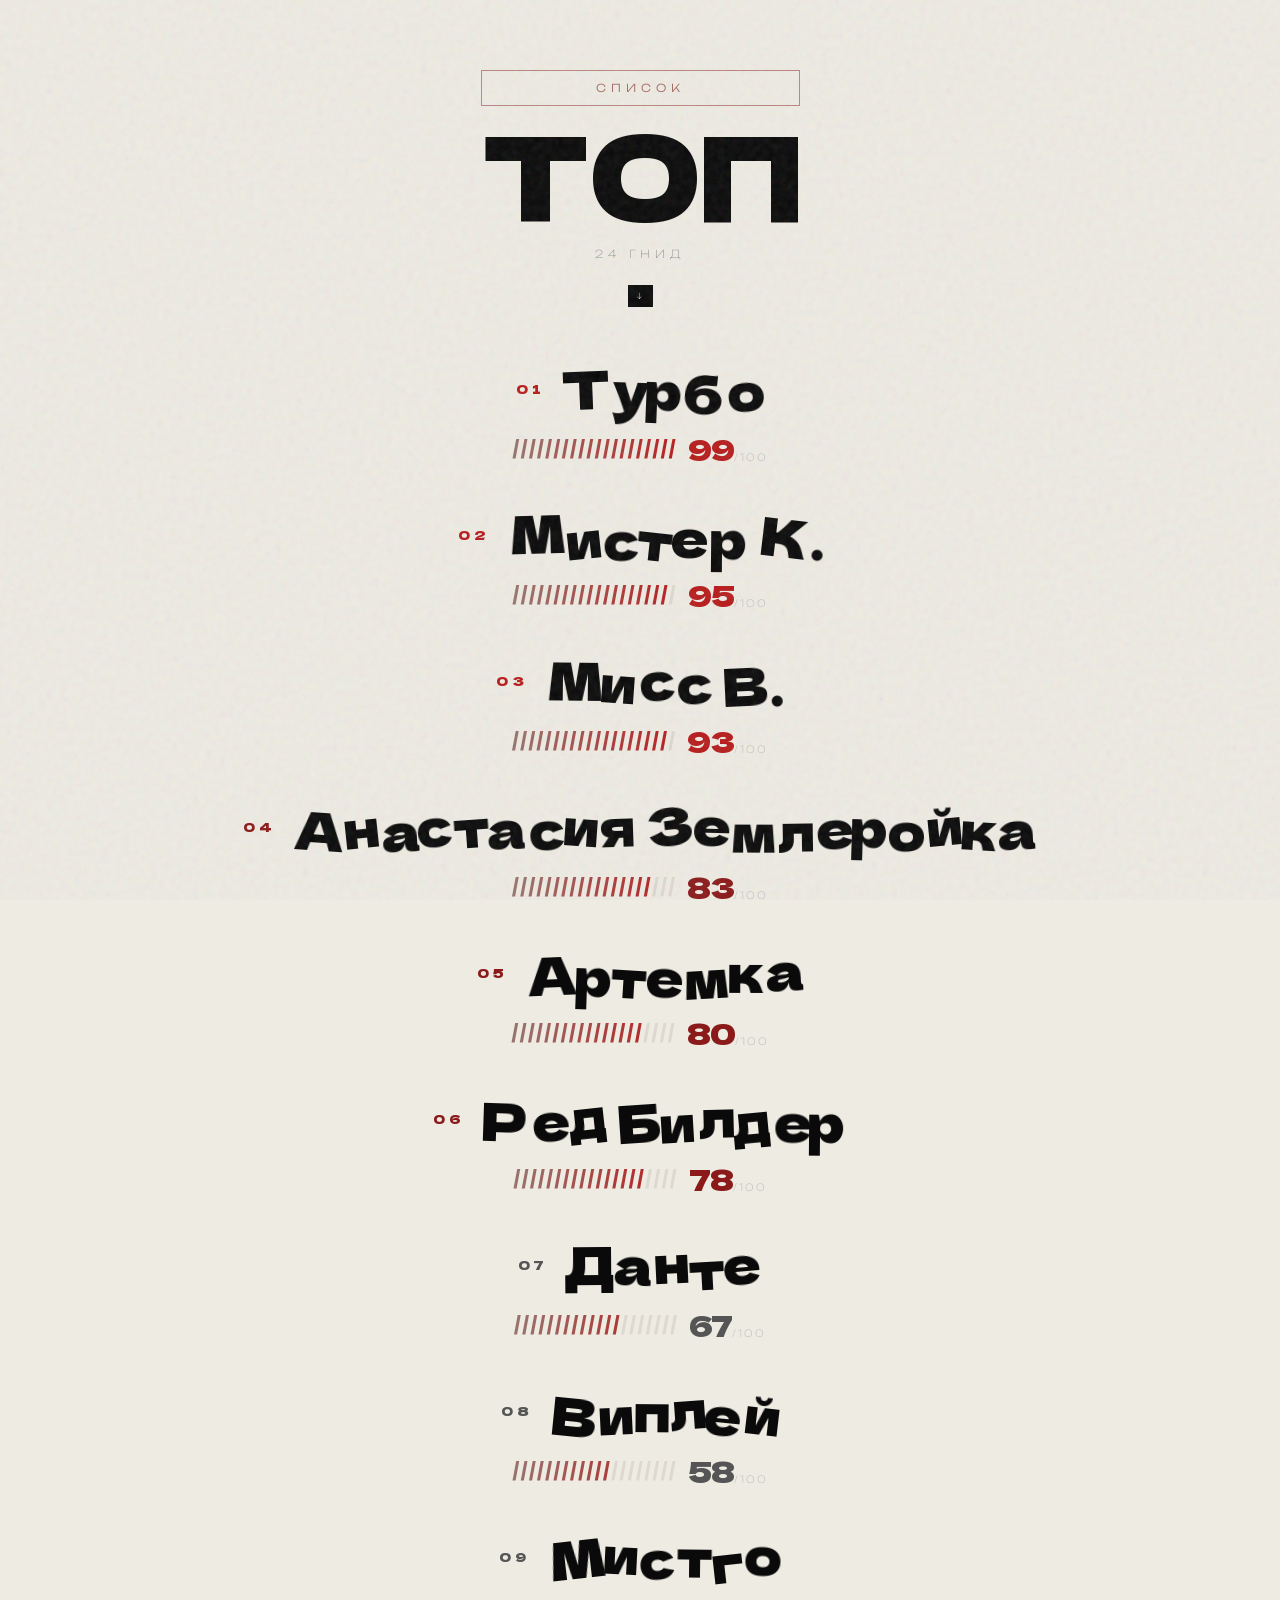
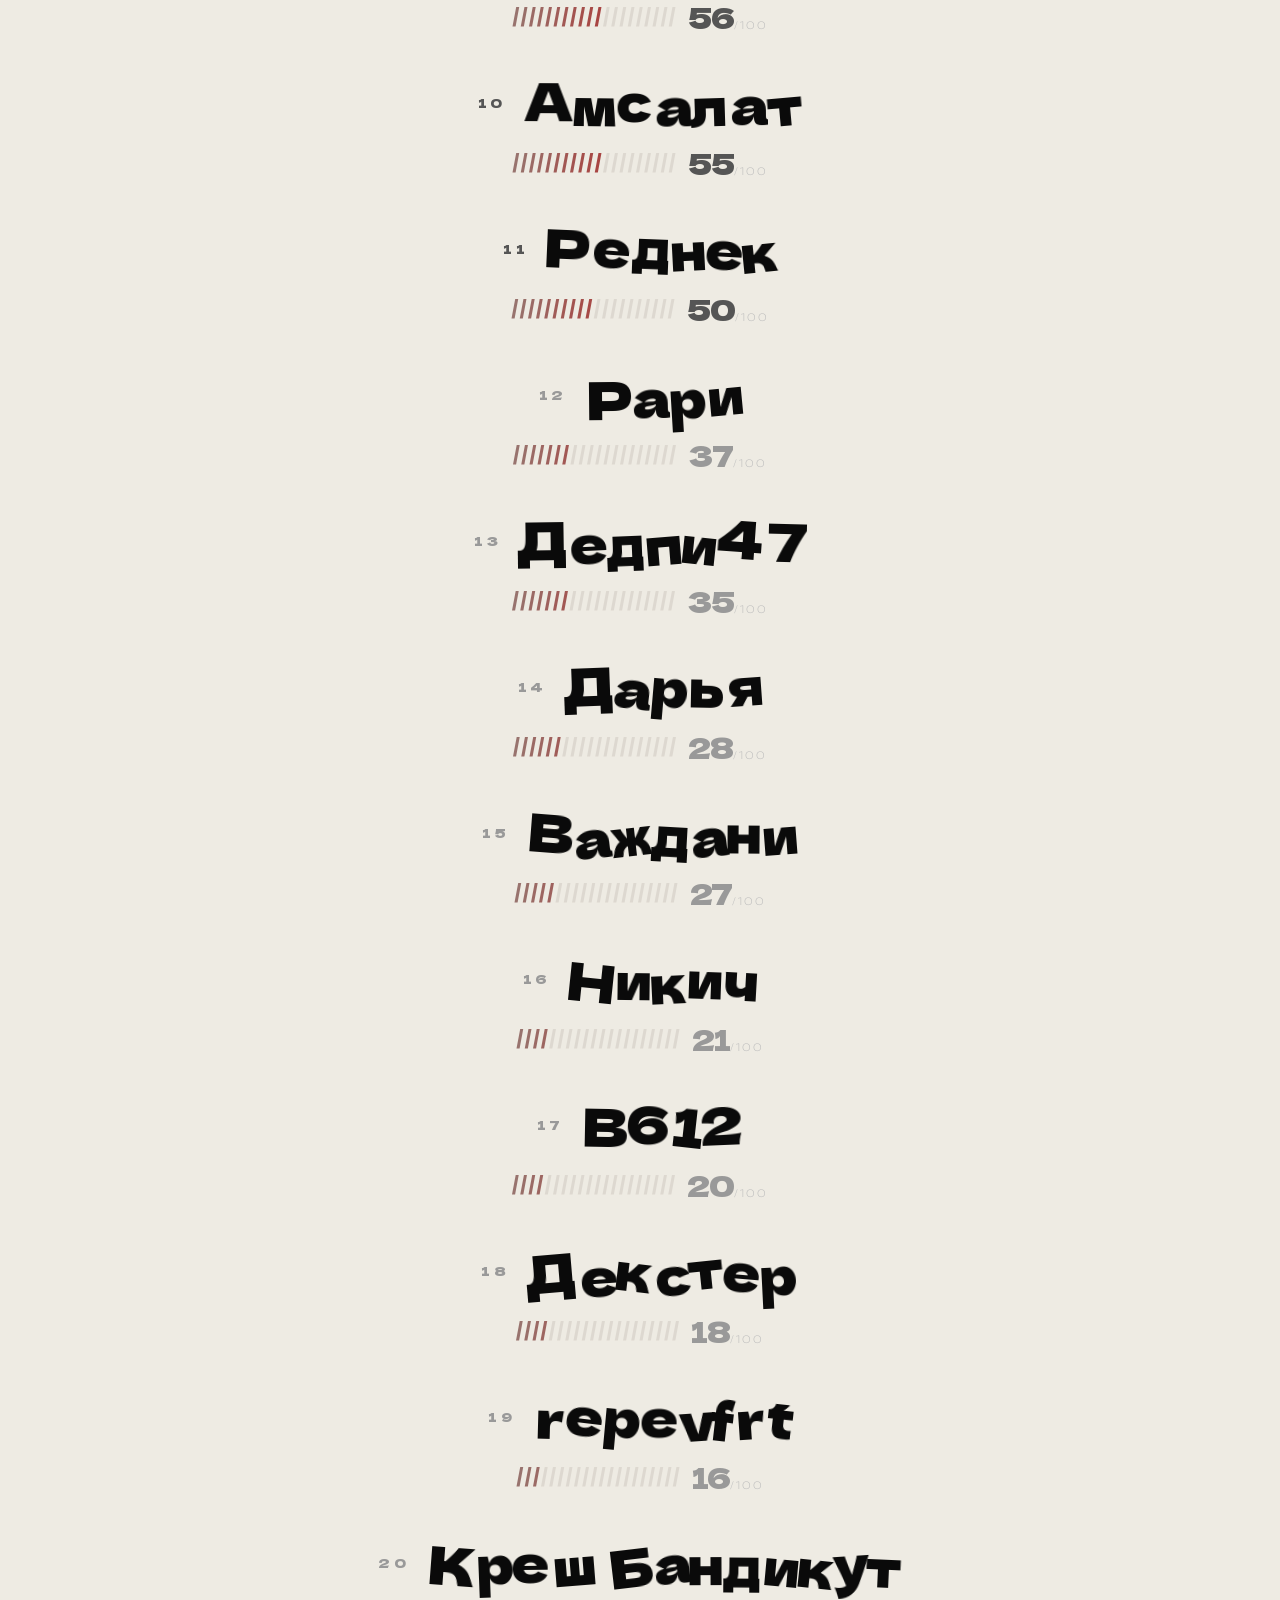
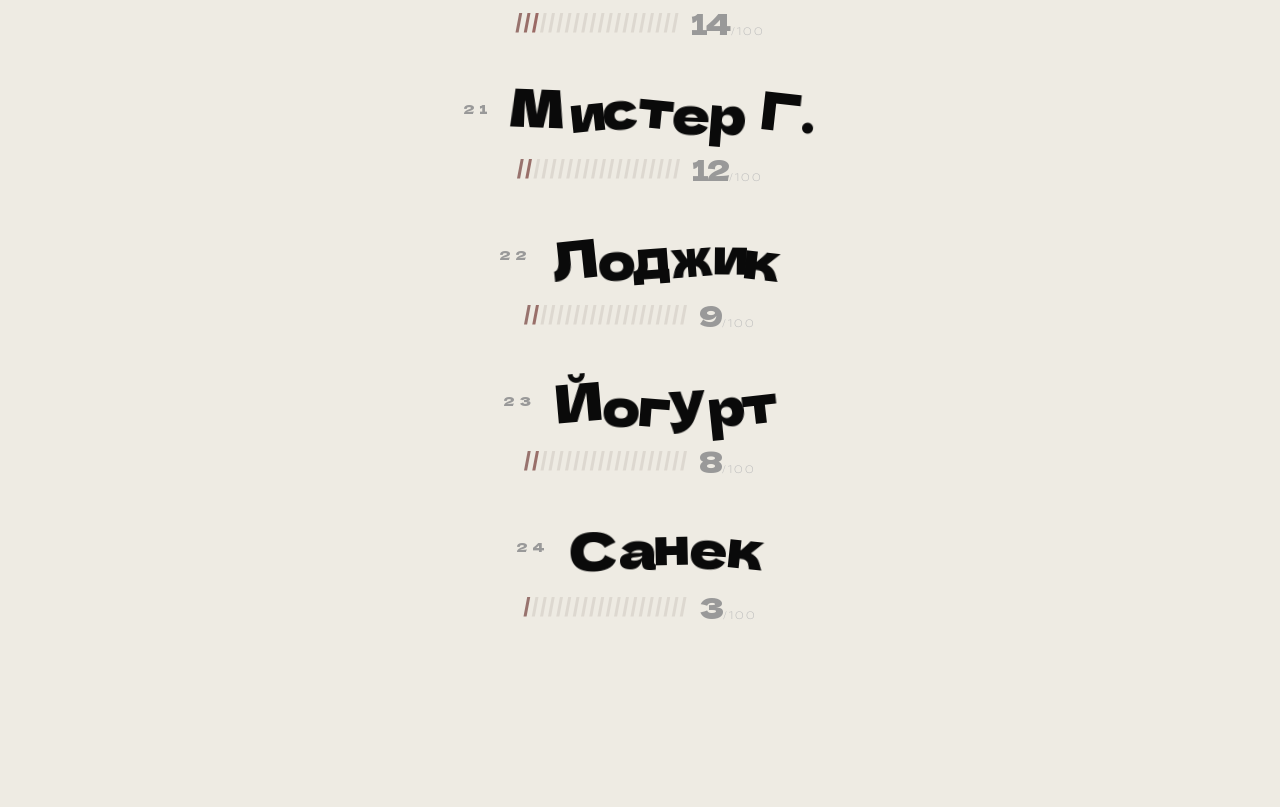
==== top.html @ ef99e275 "Add files via upload" ====
<!DOCTYPE html>
<html lang="ru">
<head>
<meta charset="UTF-8">
<meta name="viewport" content="width=device-width, initial-scale=1.0">
<title>ТОП ГНИД</title>
<link rel="icon" type="image/x-icon" href="favicon.ico">
<link rel="preconnect" href="https://fonts.googleapis.com">
<link rel="preconnect" href="https://fonts.gstatic.com" crossorigin>
<link href="https://fonts.googleapis.com/css2?family=Dela+Gothic+One&family=Unbounded:wght@200;400&display=swap" rel="stylesheet">
<link rel="stylesheet" href="style.css">
</head>
<body>
<header>
  <div class="title-block">
    <a href="index.html" class="nav-link nav-link-top">СПИСОК</a>
    <div class="site-title">ТОП</div>
  </div>
  <div class="count-line" id="countline"></div>
  <div id="sort-bar"></div>
</header>
<main id="top-list"></main>
<script src="people.js"></script>
<script src="script.js"></script>
</body>
</html>
---- style.css ----
*{margin:0;padding:0;box-sizing:border-box}
html{background:#eeebe3;color:#0a0a0a;font-family:'Unbounded',sans-serif;cursor:crosshair}
body{min-height:100vh;overflow-x:hidden;position:relative;display:flex;flex-direction:column;align-items:center}
body::before{
  content:'';position:fixed;inset:0;
  background-image:url("data:image/svg+xml,%3Csvg viewBox='0 0 200 200' xmlns='http://www.w3.org/2000/svg'%3E%3Cfilter id='n'%3E%3CfeTurbulence type='fractalNoise' baseFrequency='0.65' numOctaves='4' stitchTiles='stitch'/%3E%3C/filter%3E%3Crect width='100%25' height='100%25' filter='url(%23n)' opacity='1'/%3E%3C/svg%3E");
  opacity:0.1;pointer-events:none;z-index:9999
}

header{text-align:center;padding:70px 40px 0;opacity:0;animation:fadeUp 0.9s ease forwards 0.1s;width:100%}
.title-block{display:inline-flex;flex-direction:column;align-items:stretch}
.site-title{font-family:'Dela Gothic One',sans-serif;font-size:clamp(46px,10.4vw,117px);line-height:0.88;letter-spacing:-3px;color:#0a0a0a;display:inline-block;border:0;background:none;cursor:pointer}
.count-line{font-size:11px;font-weight:200;letter-spacing:5px;color:#999;text-transform:uppercase;margin-top:24px}

#sort-bar{display:flex;gap:4px;flex-wrap:wrap;justify-content:center;margin-top:24px;padding-bottom:36px}
.sort-btn,.display-btn{font-family:'Unbounded',sans-serif;font-size:8px;font-weight:200;letter-spacing:2px;text-transform:uppercase;border:1px solid #ccc;background:none;color:#999;padding:5px 8px;cursor:pointer;transition:all 0.2s}
.sort-btn:hover,.display-btn:hover{border-color:#0a0a0a;color:#0a0a0a}
.sort-btn.active{border-color:#0a0a0a;background:#0a0a0a;color:#eeebe3}
.display-btn.active{border-color:#ba8580;background:transparent;color:#b71c1c}

.nav-link{display:inline-block;margin-top:18px;margin-bottom:2px;font-size:11px;font-weight:300;letter-spacing:5px;text-transform:uppercase;color:#0a0a0a;text-decoration:none;transition:all 0.2s;border:1px solid #0a0a0a;padding:8px 12px}
.nav-link:hover{background:#0a0a0a;color:#eeebe3;box-shadow:0 0 15px rgba(10,10,10,0.3)}
.nav-link-top{position:relative;z-index:1;display:block;width:100%;margin:0 0 14px;padding:10px 12px;border-color:#ba8580;background:transparent;color:#a56c67}
.nav-link-top:hover{border-color:#a56c67;background:rgba(165,108,103,0.06);color:#8b5752;box-shadow:0 0 10px rgba(165,108,103,0.14)}

main{padding:0 40px 160px;width:100%;max-width:860px;display:flex;flex-direction:column;align-items:center}

.entry{position:relative;width:100%;text-align:center;padding:14px 0;opacity:1}
.entry.entry-in{opacity:0;transform:translateY(12px);animation:fadeUp 0.3s cubic-bezier(.2,.72,.28,1) forwards}

.entry-name{
  font-family:'Dela Gothic One',sans-serif;
  font-size:clamp(22px,4.2vw,52px);
  line-height:1;color:#0a0a0a;cursor:pointer;display:inline-flex;align-items:center;
  transition:opacity 0.2s;letter-spacing:-0.5px
}
.entry-name span{display:inline-block}
.entry-space{width:.25em}
.wobbly-letter{transform-origin:center;will-change:transform}
.entry-level-mark{order:-1;flex:0 0 auto;margin-right:14px;font-size:clamp(16px,2.1vw,23px);line-height:1;letter-spacing:0;transform-origin:center;transition:opacity 0.22s ease,transform 0.28s cubic-bezier(.2,.72,.18,1)}
.entry-level-mark.entering{animation:markEmerge 0.38s cubic-bezier(.18,.76,.18,1) both}
.entry:hover .entry-name{opacity:0.38}
.entry.open:hover .entry-name{opacity:1}

.entry-detail{max-height:0;overflow:hidden;opacity:0;transform:translateY(-5px);transform-origin:top center;transition:max-height 0.36s cubic-bezier(.2,.72,.18,1),opacity 0.24s ease,transform 0.32s cubic-bezier(.2,.72,.18,1)}
.entry.open .entry-detail{max-height:300px;opacity:1;transform:translateY(0)}
#list.measure-details .entry-detail{transition:none}

.entry-stars{display:flex;justify-content:center;gap:6px;padding-top:14px;padding-bottom:6px}
.star{position:relative;display:inline-block;font-size:20px;color:#ccc;transition:color 0.2s}
.star.on{color:#0a0a0a}
.star.half::before{content:'★';position:absolute;inset:0;width:50%;overflow:hidden;color:var(--star-color)}
.entry.level-marks-visible.open .entry-level-mark{opacity:0;transform:translateY(8px) scale(.94)}
.entry.stars-flight .entry-stars .star{opacity:0}
.entry.stars-flight .entry-reason{animation:detailReveal 0.28s cubic-bezier(.2,.72,.18,1) 0.13s both}
.star-traveler{position:fixed;z-index:10001;display:block;line-height:1;pointer-events:none;transform-origin:center;will-change:transform,opacity}

.entry-reason{font-size:10px;font-weight:200;letter-spacing:4px;text-transform:uppercase;color:#0a0a0a;line-height:2.2;padding:8px 0 14px;display:inline-block;max-width:620px}

.top-entry{padding:20px 0}

.top-meta{display:flex;align-items:center;justify-content:center;gap:18px;margin-bottom:6px}
.top-rank{font-family:'Dela Gothic One',sans-serif;font-size:13px;letter-spacing:4px;flex:0 0 auto}

.top-bar-row{display:flex;align-items:center;justify-content:center;gap:12px;padding-top:14px;padding-bottom:6px}
.hate-bar{display:flex;align-items:center;gap:1px}
.hb{font-family:Arial,sans-serif;font-size:26px;font-weight:900;line-height:.8;color:#ddd8d0;display:block}
.hate-num{font-family:'Dela Gothic One',sans-serif;font-size:28px;letter-spacing:-1px;line-height:1}
.hate-denom{font-size:10px;font-weight:200;letter-spacing:2px;color:#bbb;font-family:'Unbounded',sans-serif}

@keyframes fadeUp{from{opacity:0;transform:translateY(14px)}to{opacity:1;transform:translateY(0)}}
@keyframes markEmerge{from{opacity:0;transform:translateX(22px) scale(.84)}to{opacity:1;transform:translateX(0) scale(1)}}
@keyframes detailReveal{from{opacity:0;transform:translateY(-4px)}to{opacity:1;transform:translateY(0)}}
::-webkit-scrollbar{width:2px}
::-webkit-scrollbar-thumb{background:#ccc}

@media(max-width:600px){
  header,main{padding-left:20px;padding-right:20px}
  .sort-btn,.display-btn{font-size:8px;padding:6px 10px}
  .hb{font-size:19px}
}

@media(prefers-reduced-motion:reduce){
  .entry.entry-in{animation-duration:0.01ms;animation-delay:0ms!important}
  .entry-level-mark.entering{animation:none}
  .entry-level-mark,.entry-detail{transition:none}
}
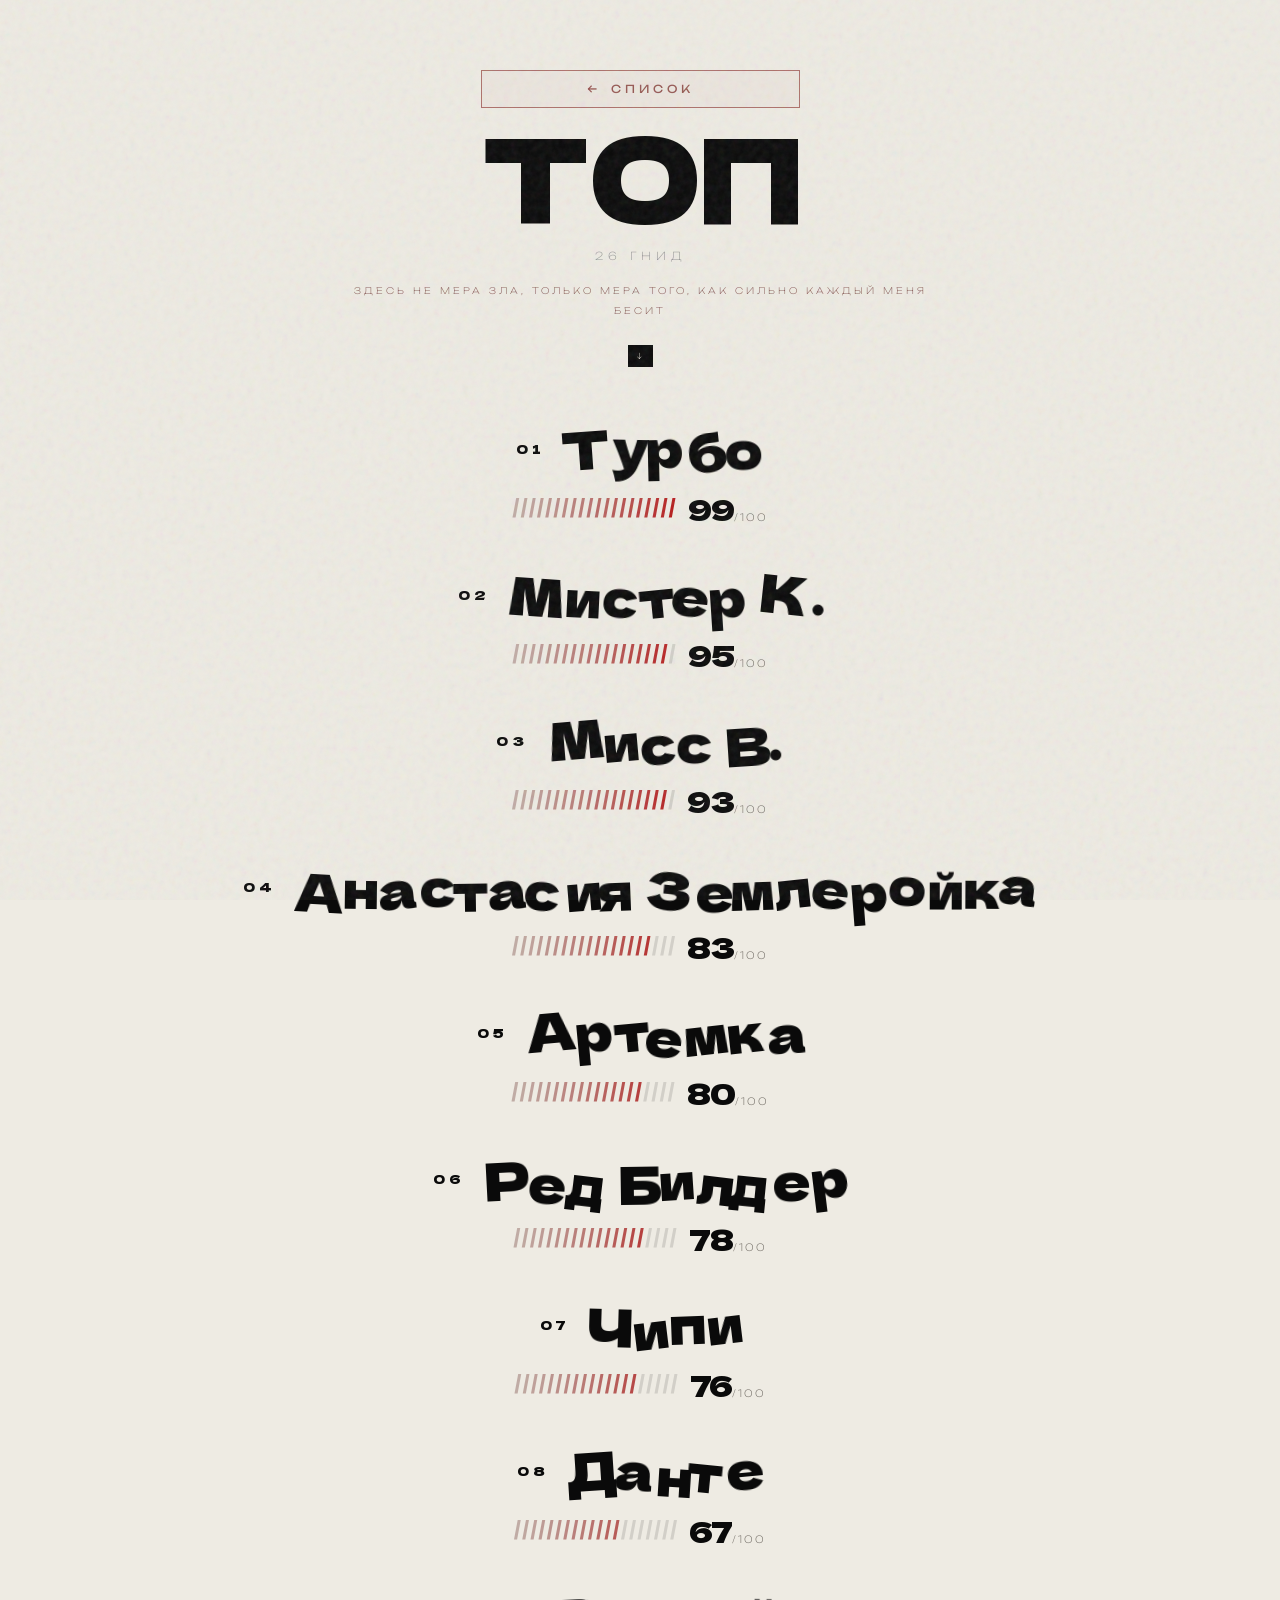
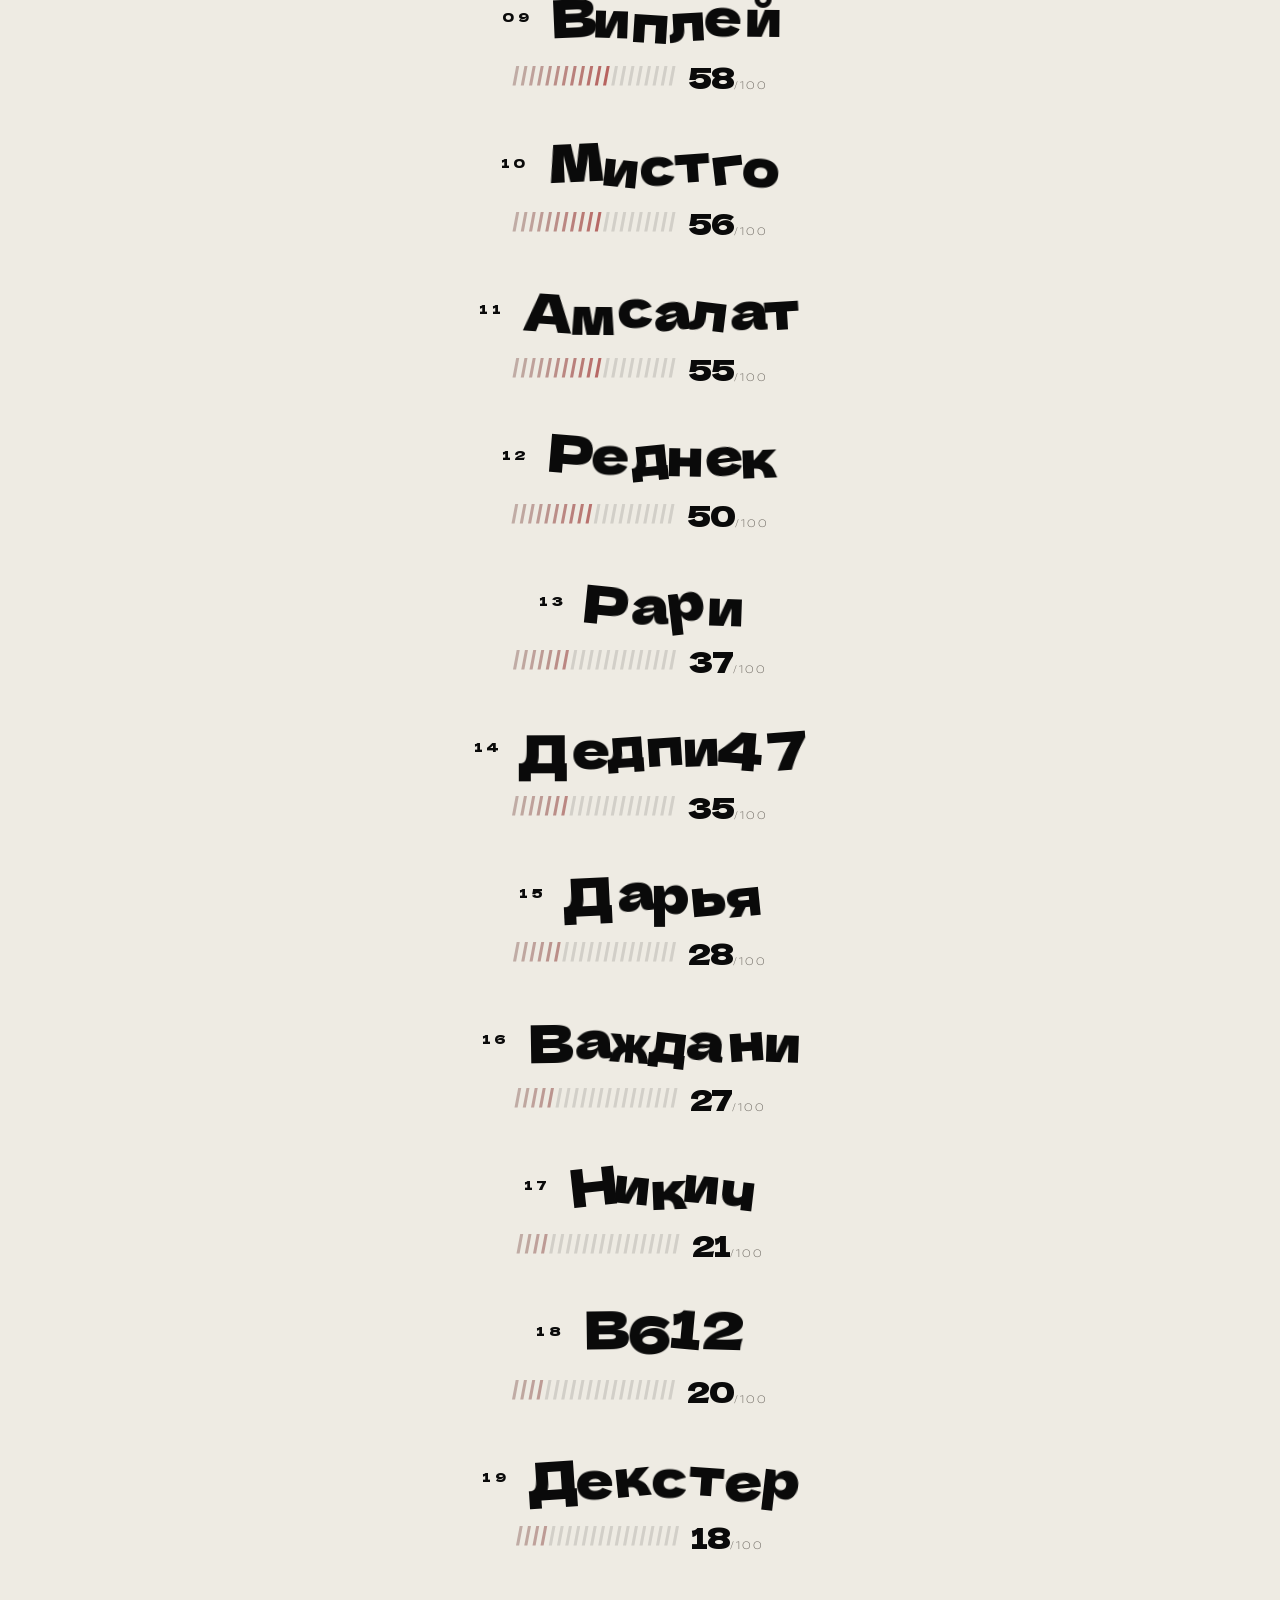
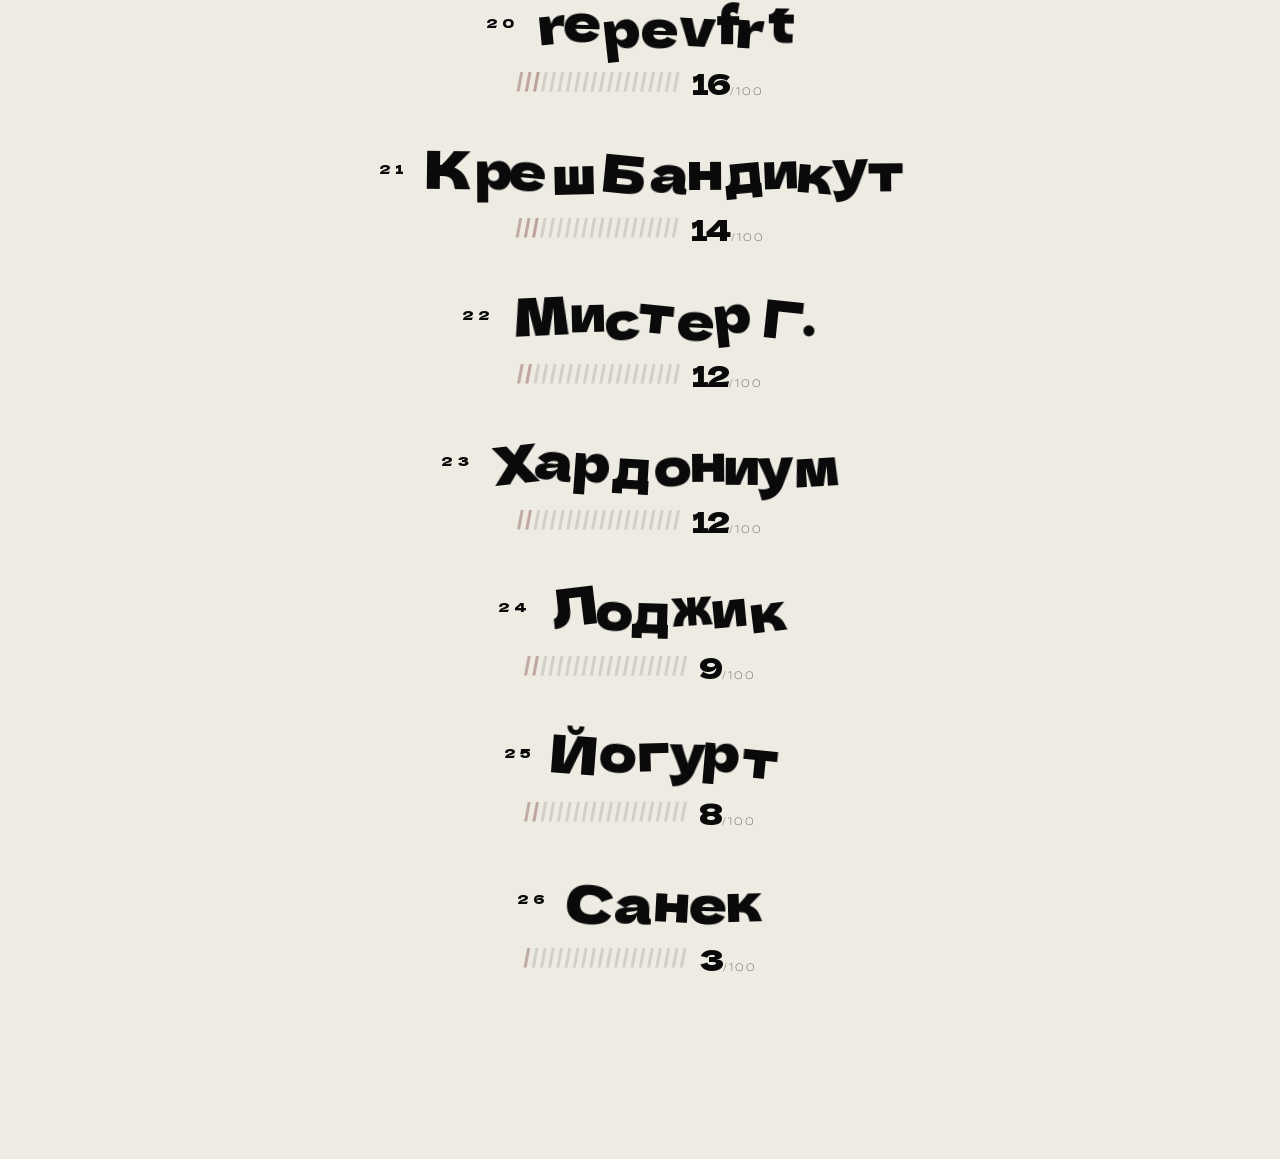
==== commit 398ff9eb: "Add files via upload" ====
--- a/top.html
+++ b/top.html
@@ -13,10 +13,11 @@
 <body>
 <header>
   <div class="title-block">
-    <a href="index.html" class="nav-link nav-link-top">СПИСОК</a>
+    <a href="index.html" class="nav-link nav-link-top nav-link-back">СПИСОК</a>
     <div class="site-title">ТОП</div>
   </div>
   <div class="count-line" id="countline"></div>
+  <div class="top-note">Здесь не мера зла, только мера того, как сильно каждый меня бесит</div>
   <div id="sort-bar"></div>
 </header>
 <main id="top-list"></main>
--- a/style.css
+++ b/style.css
@@ -11,6 +11,7 @@
 .title-block{display:inline-flex;flex-direction:column;align-items:stretch}
 .site-title{font-family:'Dela Gothic One',sans-serif;font-size:clamp(46px,10.4vw,117px);line-height:0.88;letter-spacing:-3px;color:#0a0a0a;display:inline-block;border:0;background:none;cursor:pointer}
 .count-line{font-size:11px;font-weight:200;letter-spacing:5px;color:#999;text-transform:uppercase;margin-top:24px}
+.top-note{max-width:620px;margin:18px auto 0;font-size:9px;font-weight:200;letter-spacing:3px;line-height:2.2;text-transform:uppercase;color:#80514d}
 
 #sort-bar{display:flex;gap:4px;flex-wrap:wrap;justify-content:center;margin-top:24px;padding-bottom:36px}
 .sort-btn,.display-btn{font-family:'Unbounded',sans-serif;font-size:8px;font-weight:200;letter-spacing:2px;text-transform:uppercase;border:1px solid #ccc;background:none;color:#999;padding:5px 8px;cursor:pointer;transition:all 0.2s}
@@ -20,8 +21,13 @@
 
 .nav-link{display:inline-block;margin-top:18px;margin-bottom:2px;font-size:11px;font-weight:300;letter-spacing:5px;text-transform:uppercase;color:#0a0a0a;text-decoration:none;transition:all 0.2s;border:1px solid #0a0a0a;padding:8px 12px}
 .nav-link:hover{background:#0a0a0a;color:#eeebe3;box-shadow:0 0 15px rgba(10,10,10,0.3)}
-.nav-link-top{position:relative;z-index:1;display:block;width:100%;margin:0 0 14px;padding:10px 12px;border-color:#ba8580;background:transparent;color:#a56c67}
-.nav-link-top:hover{border-color:#a56c67;background:rgba(165,108,103,0.06);color:#8b5752;box-shadow:0 0 10px rgba(165,108,103,0.14)}
+.nav-link-top{position:relative;z-index:1;display:flex;align-items:center;justify-content:center;gap:10px;width:100%;margin:0 0 14px;padding:11px 12px;border:1.5px solid #ad716b;background:rgba(173,113,107,0.045);color:#965853;font-weight:400;letter-spacing:4px}
+.nav-link-top::after{content:'→';font-size:12px;line-height:1;transition:transform .2s ease}
+.nav-link-top:hover{border-color:#965853;background:rgba(173,113,107,0.13);color:#7e4742;box-shadow:0 4px 14px rgba(165,108,103,0.16);transform:translateY(-1px)}
+.nav-link-top:hover::after{transform:translateX(3px)}
+.nav-link-back::after{content:none}
+.nav-link-back::before{content:'←';font-size:12px;line-height:1;transition:transform .2s ease}
+.nav-link-back:hover::before{transform:translateX(-3px)}
 
 main{padding:0 40px 160px;width:100%;max-width:860px;display:flex;flex-direction:column;align-items:center}
 
@@ -60,13 +66,14 @@
 .top-entry{padding:20px 0}
 
 .top-meta{display:flex;align-items:center;justify-content:center;gap:18px;margin-bottom:6px}
-.top-rank{font-family:'Dela Gothic One',sans-serif;font-size:13px;letter-spacing:4px;flex:0 0 auto}
+.top-rank{font-family:'Dela Gothic One',sans-serif;font-size:13px;letter-spacing:4px;flex:0 0 auto;color:#0a0a0a}
 
 .top-bar-row{display:flex;align-items:center;justify-content:center;gap:12px;padding-top:14px;padding-bottom:6px}
 .hate-bar{display:flex;align-items:center;gap:1px}
-.hb{font-family:Arial,sans-serif;font-size:26px;font-weight:900;line-height:.8;color:#ddd8d0;display:block}
-.hate-num{font-family:'Dela Gothic One',sans-serif;font-size:28px;letter-spacing:-1px;line-height:1}
-.hate-denom{font-size:10px;font-weight:200;letter-spacing:2px;color:#bbb;font-family:'Unbounded',sans-serif}
+.hb{font-family:Arial,sans-serif;font-size:26px;font-weight:900;line-height:.8;color:#0a0a0a;opacity:.12;display:block}
+.hb.on{color:var(--score-color);opacity:var(--score-opacity)}
+.hate-num{font-family:'Dela Gothic One',sans-serif;font-size:28px;letter-spacing:-1px;line-height:1;color:#0a0a0a}
+.hate-denom{font-size:10px;font-weight:200;letter-spacing:2px;color:#6e6962;font-family:'Unbounded',sans-serif}
 
 @keyframes fadeUp{from{opacity:0;transform:translateY(14px)}to{opacity:1;transform:translateY(0)}}
 @keyframes markEmerge{from{opacity:0;transform:translateX(22px) scale(.84)}to{opacity:1;transform:translateX(0) scale(1)}}
@@ -85,3 +92,11 @@
   .entry-level-mark.entering{animation:none}
   .entry-level-mark,.entry-detail{transition:none}
 }
+
+@media (monochrome), (forced-colors:active), (prefers-contrast:more){
+  .top-note{color:#0a0a0a}
+  .nav-link-top{border-color:#0a0a0a;color:#0a0a0a;background:transparent}
+  .hb{color:#0a0a0a;opacity:.12}
+  .hb.on{color:#0a0a0a;opacity:var(--score-opacity)}
+  .top-rank,.hate-num{color:#0a0a0a!important}
+}
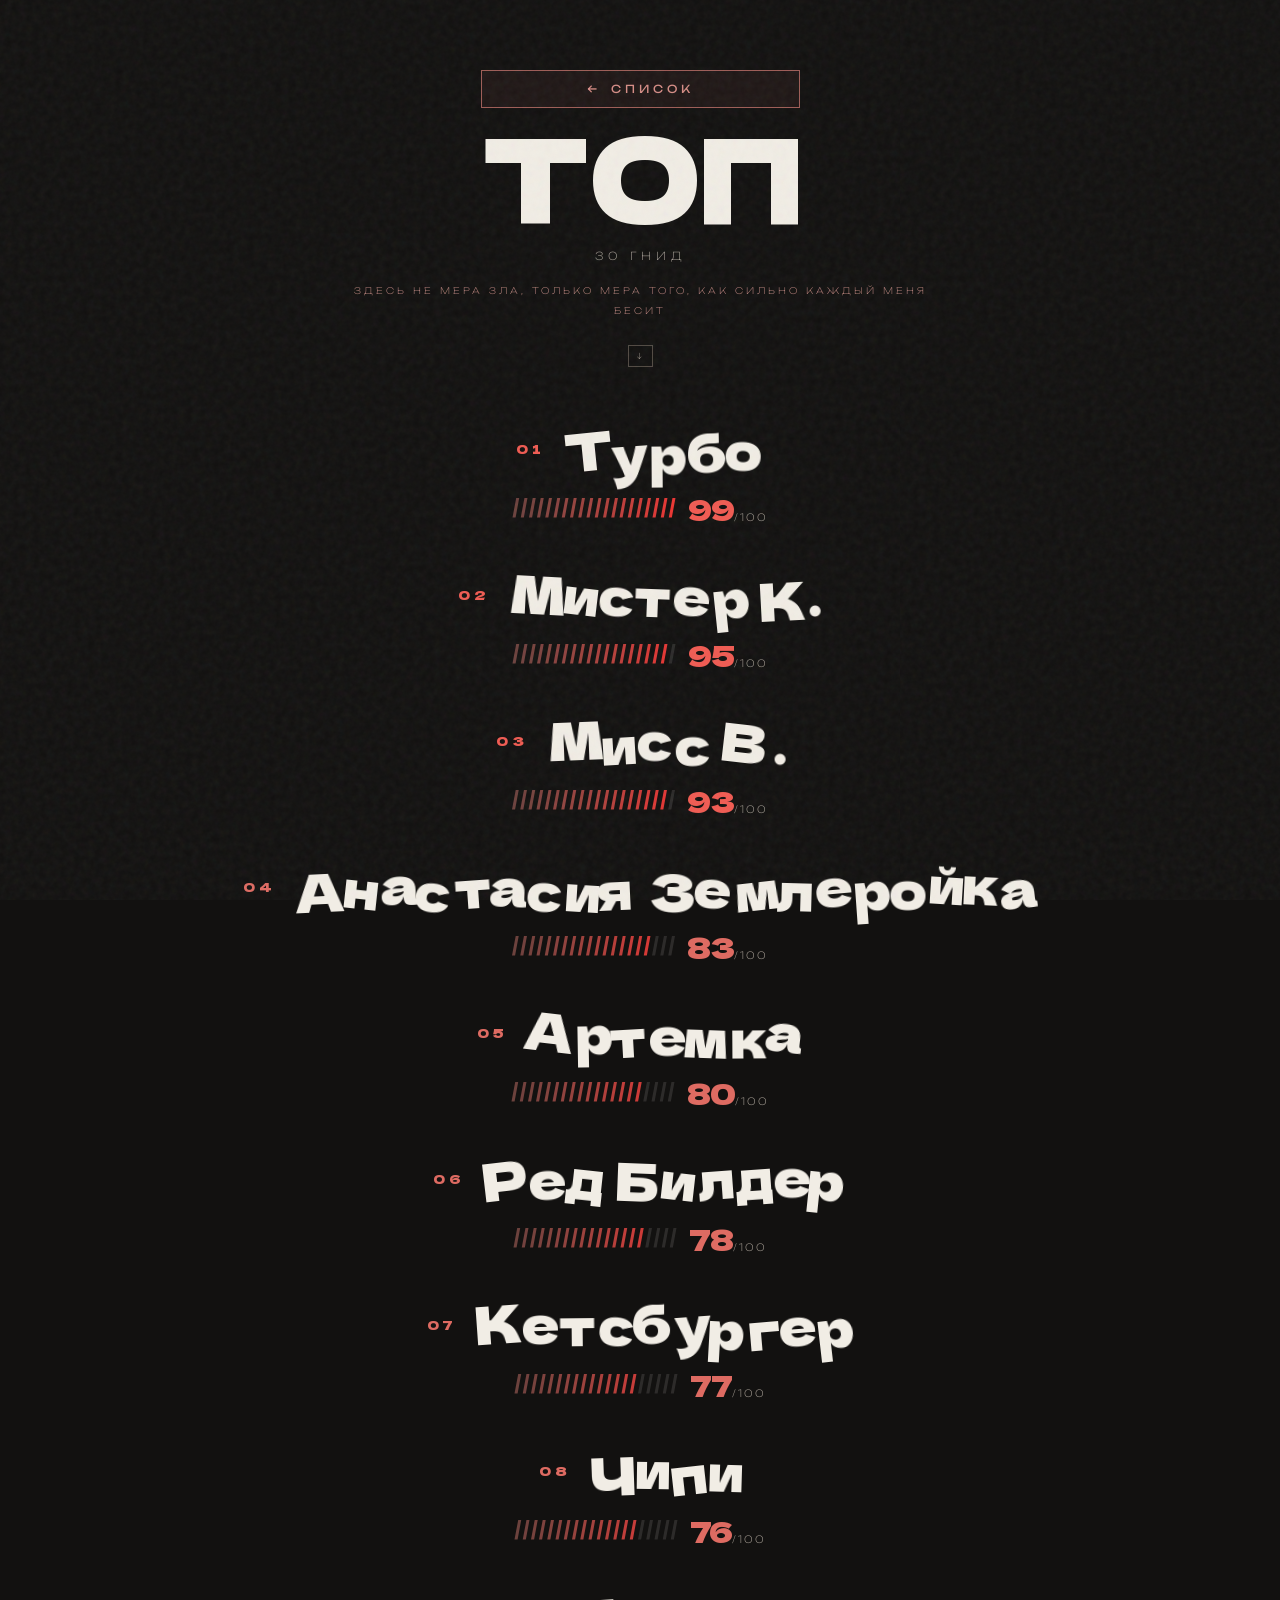
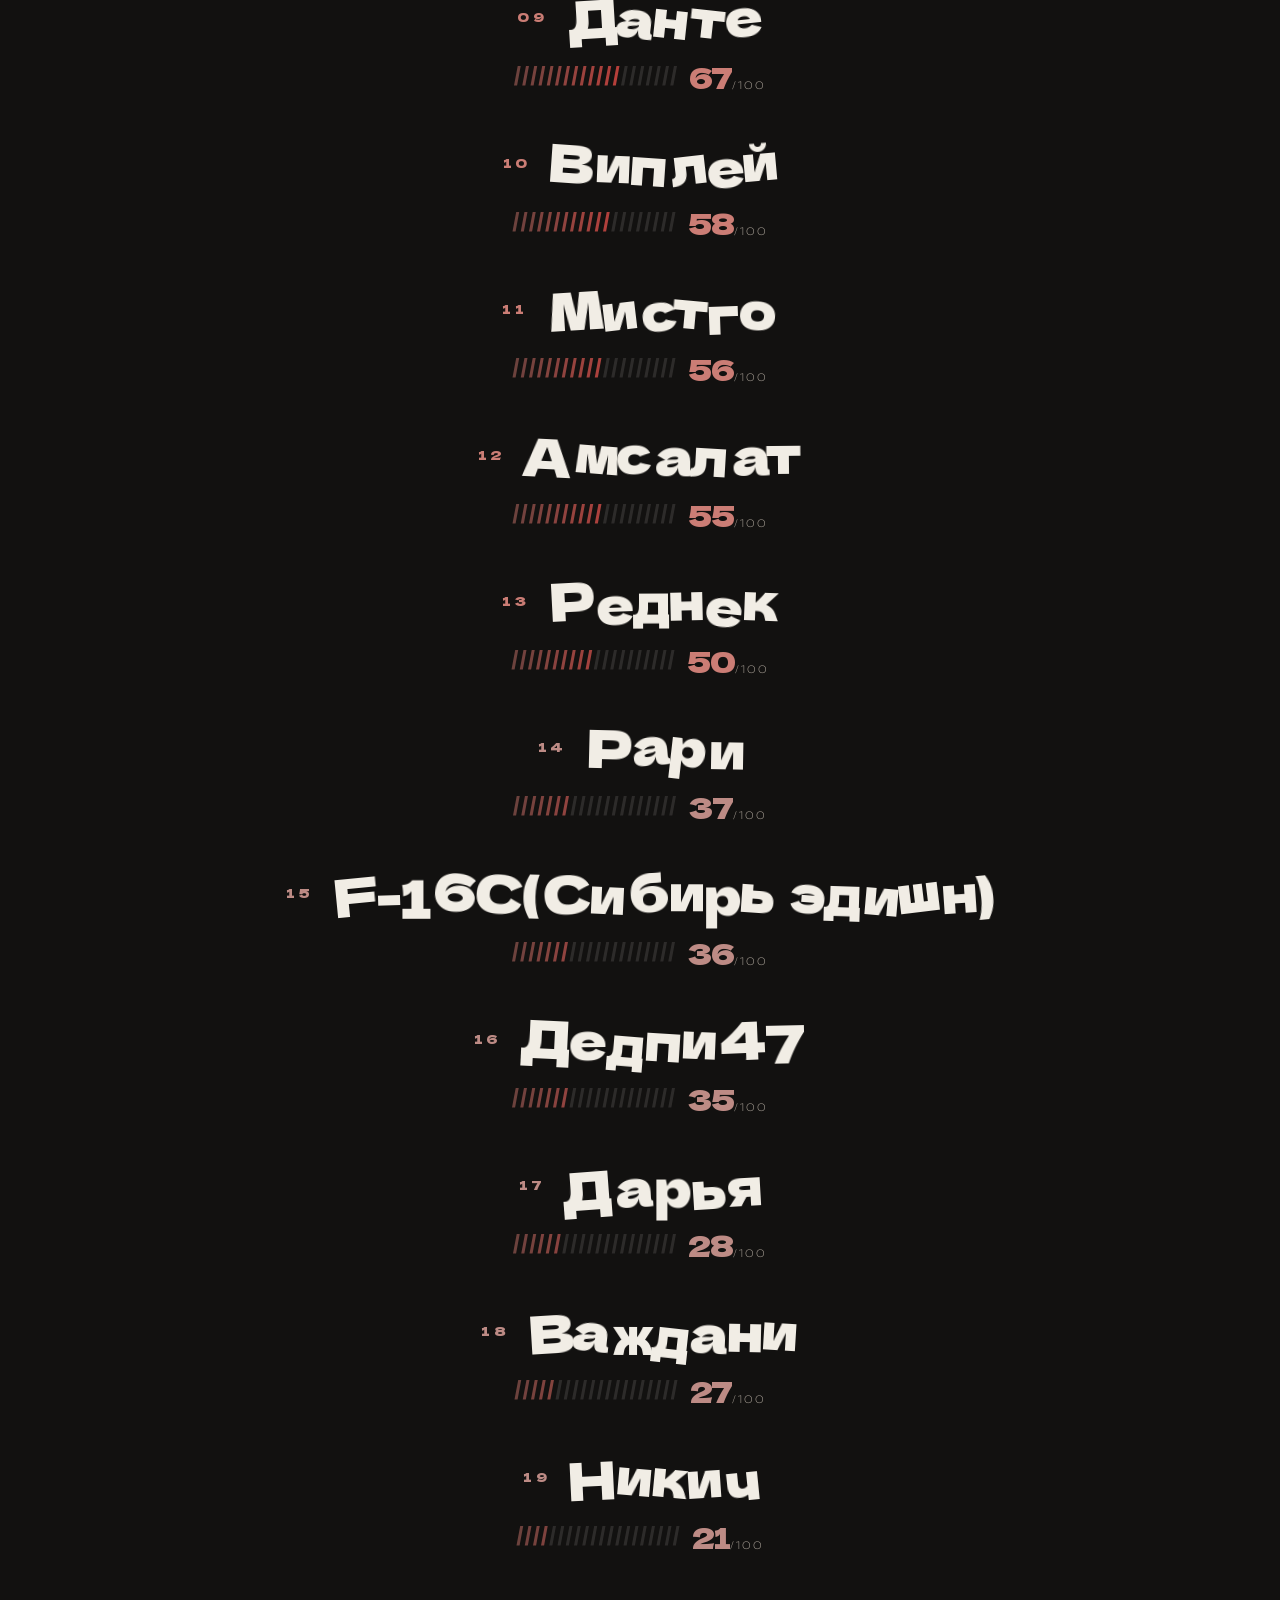
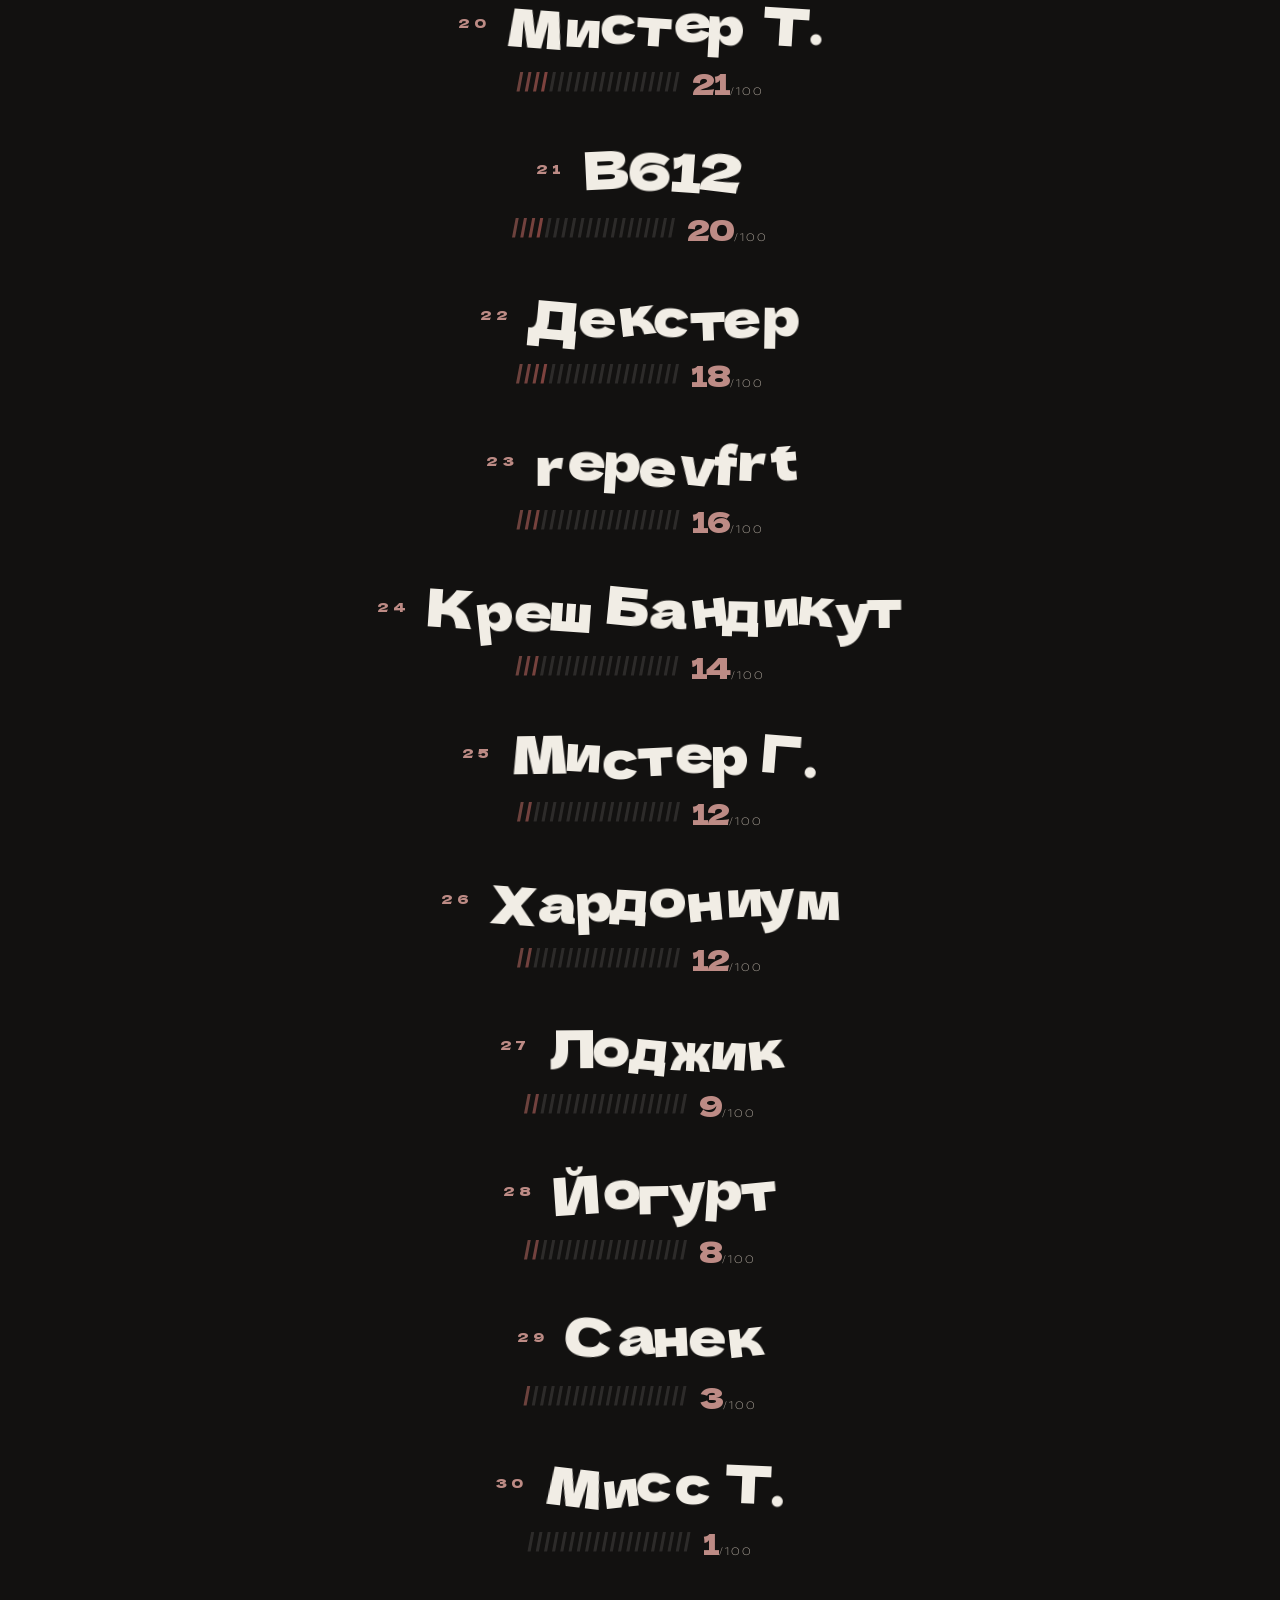
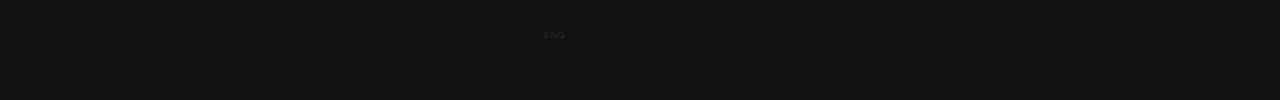
==== commit 1aac4f23: "Add files via upload" ====
--- a/top.html
+++ b/top.html
@@ -8,6 +8,7 @@
 <link rel="preconnect" href="https://fonts.googleapis.com">
 <link rel="preconnect" href="https://fonts.gstatic.com" crossorigin>
 <link href="https://fonts.googleapis.com/css2?family=Dela+Gothic+One&family=Unbounded:wght@200;400&display=swap" rel="stylesheet">
+<script>try{document.documentElement.dataset.theme=localStorage.getItem('theme')==='light'?'light':'dark'}catch(e){document.documentElement.dataset.theme='dark'}</script>
 <link rel="stylesheet" href="style.css">
 </head>
 <body>
@@ -21,6 +22,7 @@
   <div id="sort-bar"></div>
 </header>
 <main id="top-list"></main>
+<div class="language-bar" id="language-bar"></div>
 <script src="people.js"></script>
 <script src="script.js"></script>
 </body>
--- a/style.css
+++ b/style.css
@@ -1,35 +1,47 @@
+:root{--bg:#eeebe3;--text:#0a0a0a;--muted:#999;--border:#ccc;--active-bg:#0a0a0a;--active-text:#eeebe3;--star-empty:#ccc;--slash:#0a0a0a;--denom:#6e6962;--scroll:#ccc;--accent:#965853;--accent-border:#ad716b;--accent-soft:#80514d;--accent-bg:rgba(173,113,107,.045);--accent-hover-bg:rgba(173,113,107,.13);--noise-opacity:.1;color-scheme:light}
+html[data-theme="dark"]{--bg:#121110;--text:#f1ede5;--muted:#a59e94;--border:#514a43;--active-bg:#f1ede5;--active-text:#121110;--star-empty:#625a52;--slash:#f1ede5;--denom:#aaa298;--scroll:#625a52;--accent:#d68d86;--accent-border:#9e5d57;--accent-soft:#c58b84;--accent-bg:rgba(190,105,98,.08);--accent-hover-bg:rgba(190,105,98,.17);--noise-opacity:.055;color-scheme:dark}
 *{margin:0;padding:0;box-sizing:border-box}
-html{background:#eeebe3;color:#0a0a0a;font-family:'Unbounded',sans-serif;cursor:crosshair}
+html{background:var(--bg);color:var(--text);font-family:'Unbounded',sans-serif;cursor:crosshair;transition:background-color .38s ease,color .38s ease}
 body{min-height:100vh;overflow-x:hidden;position:relative;display:flex;flex-direction:column;align-items:center}
 body::before{
   content:'';position:fixed;inset:0;
   background-image:url("data:image/svg+xml,%3Csvg viewBox='0 0 200 200' xmlns='http://www.w3.org/2000/svg'%3E%3Cfilter id='n'%3E%3CfeTurbulence type='fractalNoise' baseFrequency='0.65' numOctaves='4' stitchTiles='stitch'/%3E%3C/filter%3E%3Crect width='100%25' height='100%25' filter='url(%23n)' opacity='1'/%3E%3C/svg%3E");
-  opacity:0.1;pointer-events:none;z-index:9999
+  opacity:var(--noise-opacity);pointer-events:none;z-index:9999;transition:opacity .38s ease
 }
 
 header{text-align:center;padding:70px 40px 0;opacity:0;animation:fadeUp 0.9s ease forwards 0.1s;width:100%}
 .title-block{display:inline-flex;flex-direction:column;align-items:stretch}
-.site-title{font-family:'Dela Gothic One',sans-serif;font-size:clamp(46px,10.4vw,117px);line-height:0.88;letter-spacing:-3px;color:#0a0a0a;display:inline-block;border:0;background:none;cursor:pointer}
-.count-line{font-size:11px;font-weight:200;letter-spacing:5px;color:#999;text-transform:uppercase;margin-top:24px}
-.top-note{max-width:620px;margin:18px auto 0;font-size:9px;font-weight:200;letter-spacing:3px;line-height:2.2;text-transform:uppercase;color:#80514d}
+.site-title{font-family:'Dela Gothic One',sans-serif;font-size:clamp(46px,10.4vw,117px);line-height:0.88;letter-spacing:-3px;color:var(--text);display:inline-block;border:0;background:none;cursor:pointer;transition:color .38s ease}
+.count-line{font-size:11px;font-weight:200;letter-spacing:5px;color:var(--muted);text-transform:uppercase;margin-top:24px;transition:color .38s ease}
+.top-note{max-width:620px;margin:18px auto 0;font-size:9px;font-weight:200;letter-spacing:3px;line-height:2.2;text-transform:uppercase;color:var(--accent-soft);transition:color .38s ease}
 
 #sort-bar{display:flex;gap:4px;flex-wrap:wrap;justify-content:center;margin-top:24px;padding-bottom:36px}
-.sort-btn,.display-btn{font-family:'Unbounded',sans-serif;font-size:8px;font-weight:200;letter-spacing:2px;text-transform:uppercase;border:1px solid #ccc;background:none;color:#999;padding:5px 8px;cursor:pointer;transition:all 0.2s}
-.sort-btn:hover,.display-btn:hover{border-color:#0a0a0a;color:#0a0a0a}
-.sort-btn.active{border-color:#0a0a0a;background:#0a0a0a;color:#eeebe3}
-.display-btn.active{border-color:#ba8580;background:transparent;color:#b71c1c}
+.sort-btn,.display-btn,.theme-btn,.language-btn{font-family:'Unbounded',sans-serif;font-size:8px;font-weight:200;letter-spacing:2px;text-transform:uppercase;border:1px solid var(--border);background:none;color:var(--muted);padding:5px 8px;cursor:pointer;transition:color .25s ease,border-color .25s ease,background-color .38s ease,box-shadow .25s ease}
+.sort-btn:hover,.display-btn:hover,.theme-btn:hover,.language-btn:hover{border-color:var(--text);color:var(--text)}
+.sort-btn.active{border-color:var(--text);background:var(--active-bg);color:var(--active-text)}
+.top-direction-btn.active{border-color:var(--border);background:transparent;color:var(--muted)}
+.display-btn.active{border-color:var(--accent-border);background:transparent;color:var(--accent)}
+.theme-btn{margin-left:5px;min-width:35px;font-size:12px;line-height:1}
+.theme-btn:hover{background:var(--accent-bg);border-color:var(--accent-border);color:var(--accent)}
+.language-bar{display:flex;align-items:center;justify-content:center;gap:10px;margin:0 auto 56px;opacity:0;animation:fadeUp .6s ease forwards .45s}
+.language-bar::after{content:'VERY ROUGH TRANSLATION';font-size:7px;letter-spacing:1.8px;color:var(--muted);opacity:0;transform:translateX(-7px);transition:opacity .22s ease,transform .22s ease;pointer-events:none}
+.language-bar:hover::after,.language-bar:focus-within::after{opacity:.48;transform:translateX(0)}
+.language-btn{min-width:0;padding:3px 5px;font-size:7px;letter-spacing:1.6px;border-color:transparent;background:transparent;box-shadow:none;opacity:.38}
+.language-btn:hover,.language-btn:focus-visible{border-color:transparent;color:var(--muted);opacity:.78}
+.language-btn.active{border-color:transparent;color:var(--accent)}
+.language-btn:disabled{opacity:.55;cursor:wait}
 
-.nav-link{display:inline-block;margin-top:18px;margin-bottom:2px;font-size:11px;font-weight:300;letter-spacing:5px;text-transform:uppercase;color:#0a0a0a;text-decoration:none;transition:all 0.2s;border:1px solid #0a0a0a;padding:8px 12px}
-.nav-link:hover{background:#0a0a0a;color:#eeebe3;box-shadow:0 0 15px rgba(10,10,10,0.3)}
-.nav-link-top{position:relative;z-index:1;display:flex;align-items:center;justify-content:center;gap:10px;width:100%;margin:0 0 14px;padding:11px 12px;border:1.5px solid #ad716b;background:rgba(173,113,107,0.045);color:#965853;font-weight:400;letter-spacing:4px}
+.nav-link{display:inline-block;margin-top:18px;margin-bottom:2px;font-size:11px;font-weight:300;letter-spacing:5px;text-transform:uppercase;color:var(--text);text-decoration:none;transition:all 0.2s;border:1px solid var(--text);padding:8px 12px}
+.nav-link:hover{background:var(--active-bg);color:var(--active-text);box-shadow:0 0 15px rgba(10,10,10,0.3)}
+.nav-link-top{position:relative;z-index:1;display:flex;align-items:center;justify-content:center;gap:10px;width:100%;margin:0 0 14px;padding:11px 12px;border:1.5px solid var(--accent-border);background:var(--accent-bg);color:var(--accent);font-weight:400;letter-spacing:4px}
 .nav-link-top::after{content:'→';font-size:12px;line-height:1;transition:transform .2s ease}
-.nav-link-top:hover{border-color:#965853;background:rgba(173,113,107,0.13);color:#7e4742;box-shadow:0 4px 14px rgba(165,108,103,0.16);transform:translateY(-1px)}
+.nav-link-top:hover{border-color:var(--accent);background:var(--accent-hover-bg);color:var(--accent);box-shadow:0 4px 14px rgba(165,108,103,0.16);transform:translateY(-1px)}
 .nav-link-top:hover::after{transform:translateX(3px)}
 .nav-link-back::after{content:none}
 .nav-link-back::before{content:'←';font-size:12px;line-height:1;transition:transform .2s ease}
 .nav-link-back:hover::before{transform:translateX(-3px)}
 
-main{padding:0 40px 160px;width:100%;max-width:860px;display:flex;flex-direction:column;align-items:center}
+main{padding:0 40px 44px;width:100%;max-width:860px;display:flex;flex-direction:column;align-items:center}
 
 .entry{position:relative;width:100%;text-align:center;padding:14px 0;opacity:1}
 .entry.entry-in{opacity:0;transform:translateY(12px);animation:fadeUp 0.3s cubic-bezier(.2,.72,.28,1) forwards}
@@ -37,7 +49,7 @@
 .entry-name{
   font-family:'Dela Gothic One',sans-serif;
   font-size:clamp(22px,4.2vw,52px);
-  line-height:1;color:#0a0a0a;cursor:pointer;display:inline-flex;align-items:center;
+  line-height:1;color:var(--text);cursor:pointer;display:inline-flex;align-items:center;
   transition:opacity 0.2s;letter-spacing:-0.5px
 }
 .entry-name span{display:inline-block}
@@ -53,37 +65,38 @@
 #list.measure-details .entry-detail{transition:none}
 
 .entry-stars{display:flex;justify-content:center;gap:6px;padding-top:14px;padding-bottom:6px}
-.star{position:relative;display:inline-block;font-size:20px;color:#ccc;transition:color 0.2s}
-.star.on{color:#0a0a0a}
+.star{position:relative;display:inline-block;font-size:20px;color:var(--star-empty);transition:color 0.2s}
+.star.on{color:var(--text)}
 .star.half::before{content:'★';position:absolute;inset:0;width:50%;overflow:hidden;color:var(--star-color)}
 .entry.level-marks-visible.open .entry-level-mark{opacity:0;transform:translateY(8px) scale(.94)}
 .entry.stars-flight .entry-stars .star{opacity:0}
 .entry.stars-flight .entry-reason{animation:detailReveal 0.28s cubic-bezier(.2,.72,.18,1) 0.13s both}
 .star-traveler{position:fixed;z-index:10001;display:block;line-height:1;pointer-events:none;transform-origin:center;will-change:transform,opacity}
 
-.entry-reason{font-size:10px;font-weight:200;letter-spacing:4px;text-transform:uppercase;color:#0a0a0a;line-height:2.2;padding:8px 0 14px;display:inline-block;max-width:620px}
+.entry-reason{font-size:10px;font-weight:200;letter-spacing:4px;text-transform:uppercase;color:var(--text);line-height:2.2;padding:8px 0 14px;display:inline-block;max-width:620px;transition:color .38s ease}
 
 .top-entry{padding:20px 0}
 
 .top-meta{display:flex;align-items:center;justify-content:center;gap:18px;margin-bottom:6px}
-.top-rank{font-family:'Dela Gothic One',sans-serif;font-size:13px;letter-spacing:4px;flex:0 0 auto;color:#0a0a0a}
+.top-rank{font-family:'Dela Gothic One',sans-serif;font-size:13px;letter-spacing:4px;flex:0 0 auto;color:var(--text)}
 
 .top-bar-row{display:flex;align-items:center;justify-content:center;gap:12px;padding-top:14px;padding-bottom:6px}
 .hate-bar{display:flex;align-items:center;gap:1px}
-.hb{font-family:Arial,sans-serif;font-size:26px;font-weight:900;line-height:.8;color:#0a0a0a;opacity:.12;display:block}
+.hb{font-family:Arial,sans-serif;font-size:26px;font-weight:900;line-height:.8;color:var(--slash);opacity:.12;display:block}
 .hb.on{color:var(--score-color);opacity:var(--score-opacity)}
-.hate-num{font-family:'Dela Gothic One',sans-serif;font-size:28px;letter-spacing:-1px;line-height:1;color:#0a0a0a}
-.hate-denom{font-size:10px;font-weight:200;letter-spacing:2px;color:#6e6962;font-family:'Unbounded',sans-serif}
+.hate-num{font-family:'Dela Gothic One',sans-serif;font-size:28px;letter-spacing:-1px;line-height:1;color:var(--text)}
+.hate-denom{font-size:10px;font-weight:200;letter-spacing:2px;color:var(--denom);font-family:'Unbounded',sans-serif}
 
 @keyframes fadeUp{from{opacity:0;transform:translateY(14px)}to{opacity:1;transform:translateY(0)}}
 @keyframes markEmerge{from{opacity:0;transform:translateX(22px) scale(.84)}to{opacity:1;transform:translateX(0) scale(1)}}
 @keyframes detailReveal{from{opacity:0;transform:translateY(-4px)}to{opacity:1;transform:translateY(0)}}
 ::-webkit-scrollbar{width:2px}
-::-webkit-scrollbar-thumb{background:#ccc}
+::-webkit-scrollbar-thumb{background:var(--scroll)}
 
 @media(max-width:600px){
   header,main{padding-left:20px;padding-right:20px}
-  .sort-btn,.display-btn{font-size:8px;padding:6px 10px}
+  .sort-btn,.display-btn,.theme-btn{font-size:8px;padding:6px 10px}
+  .theme-btn{font-size:12px}
   .hb{font-size:19px}
 }
 
@@ -94,9 +107,9 @@
 }
 
 @media (monochrome), (forced-colors:active), (prefers-contrast:more){
-  .top-note{color:#0a0a0a}
-  .nav-link-top{border-color:#0a0a0a;color:#0a0a0a;background:transparent}
-  .hb{color:#0a0a0a;opacity:.12}
-  .hb.on{color:#0a0a0a;opacity:var(--score-opacity)}
-  .top-rank,.hate-num{color:#0a0a0a!important}
+  .top-note{color:var(--text)}
+  .nav-link-top{border-color:var(--text);color:var(--text);background:transparent}
+  .hb{color:var(--text);opacity:.12}
+  .hb.on{color:var(--text);opacity:var(--score-opacity)}
+  .top-rank,.hate-num{color:var(--text)!important}
 }
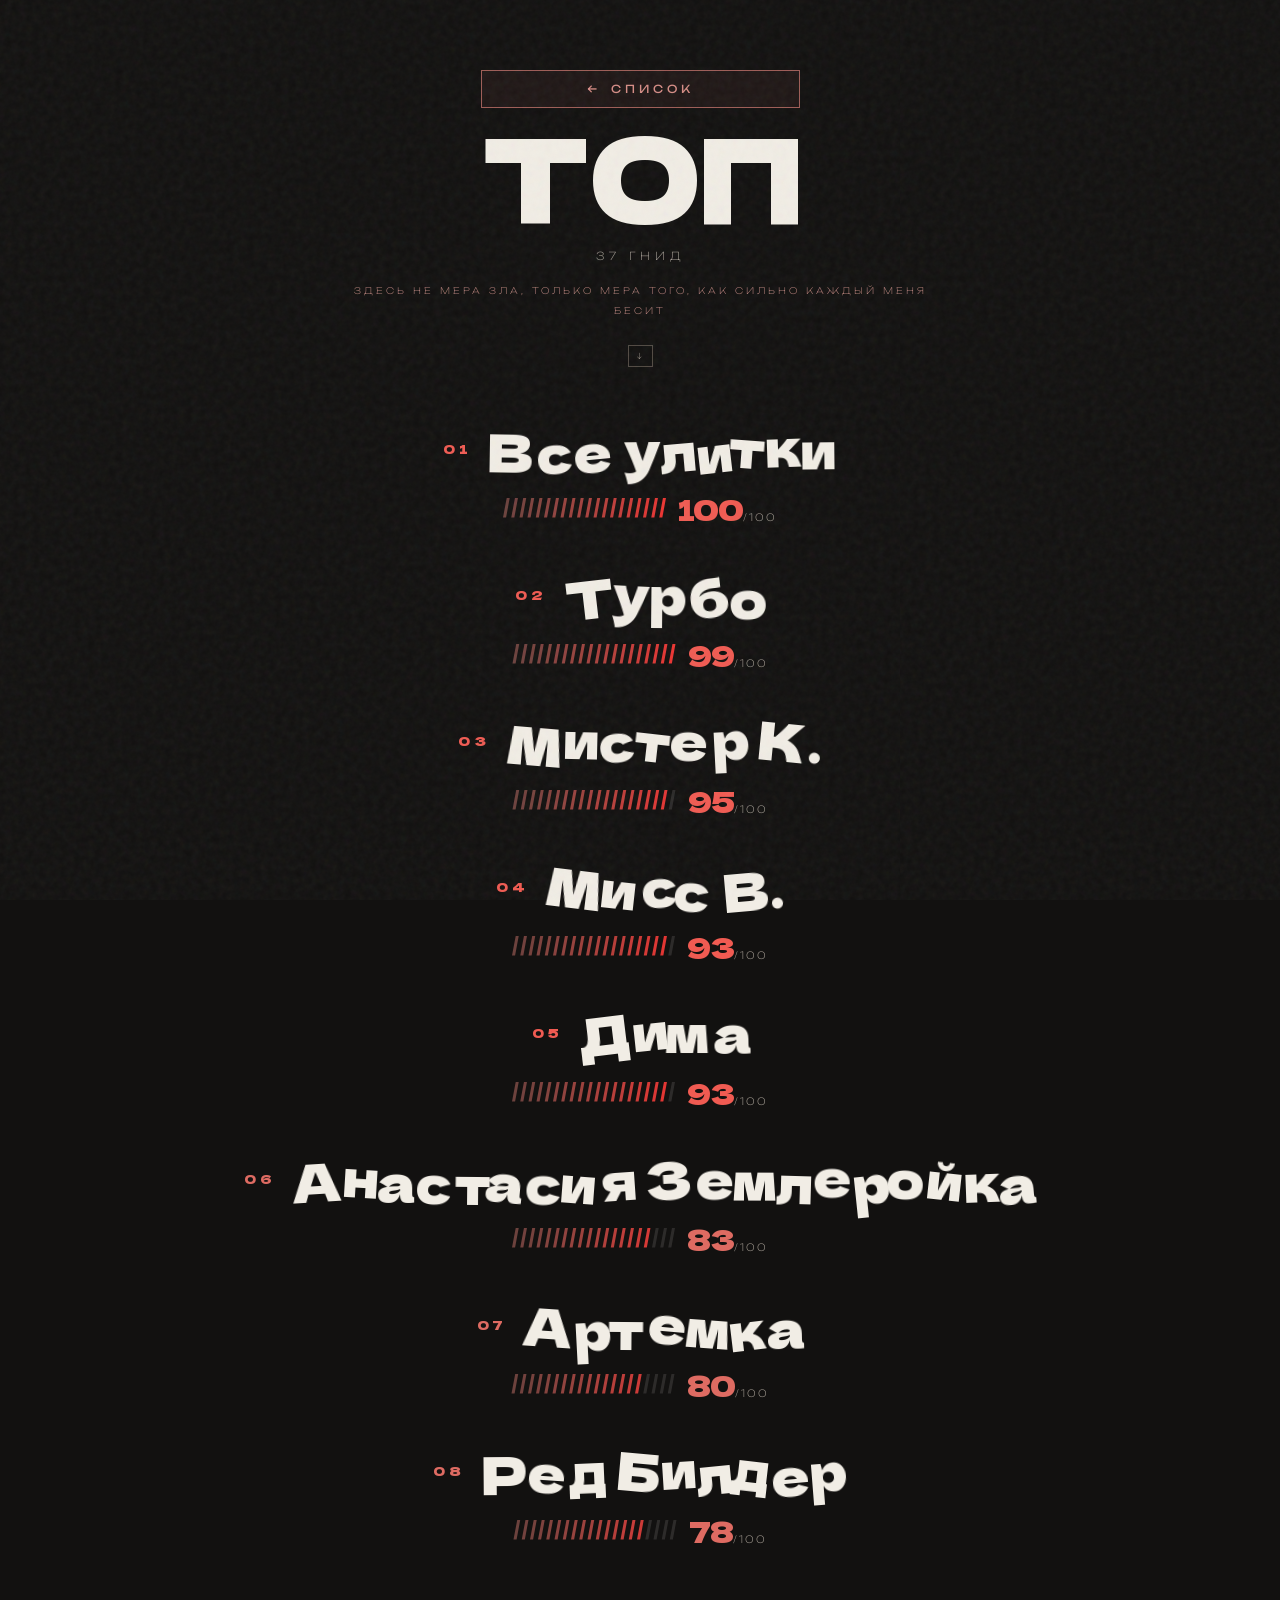
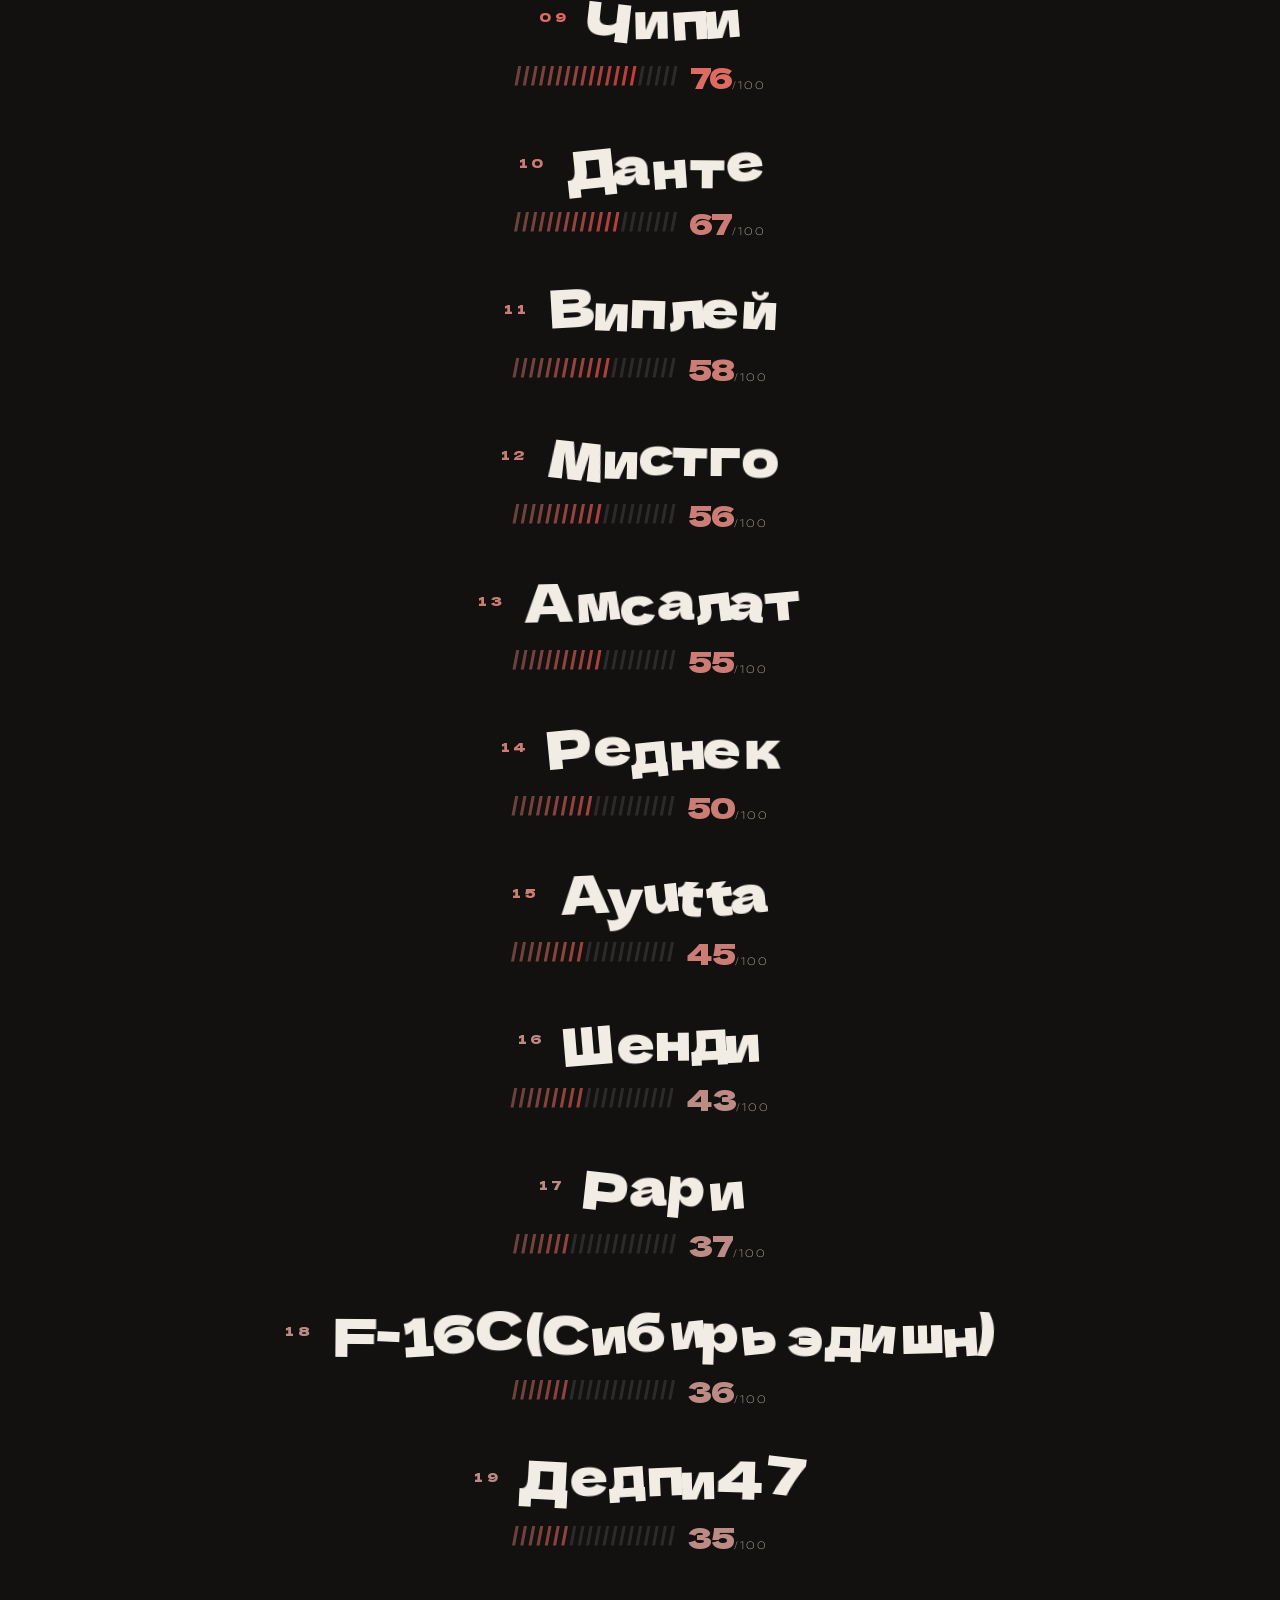
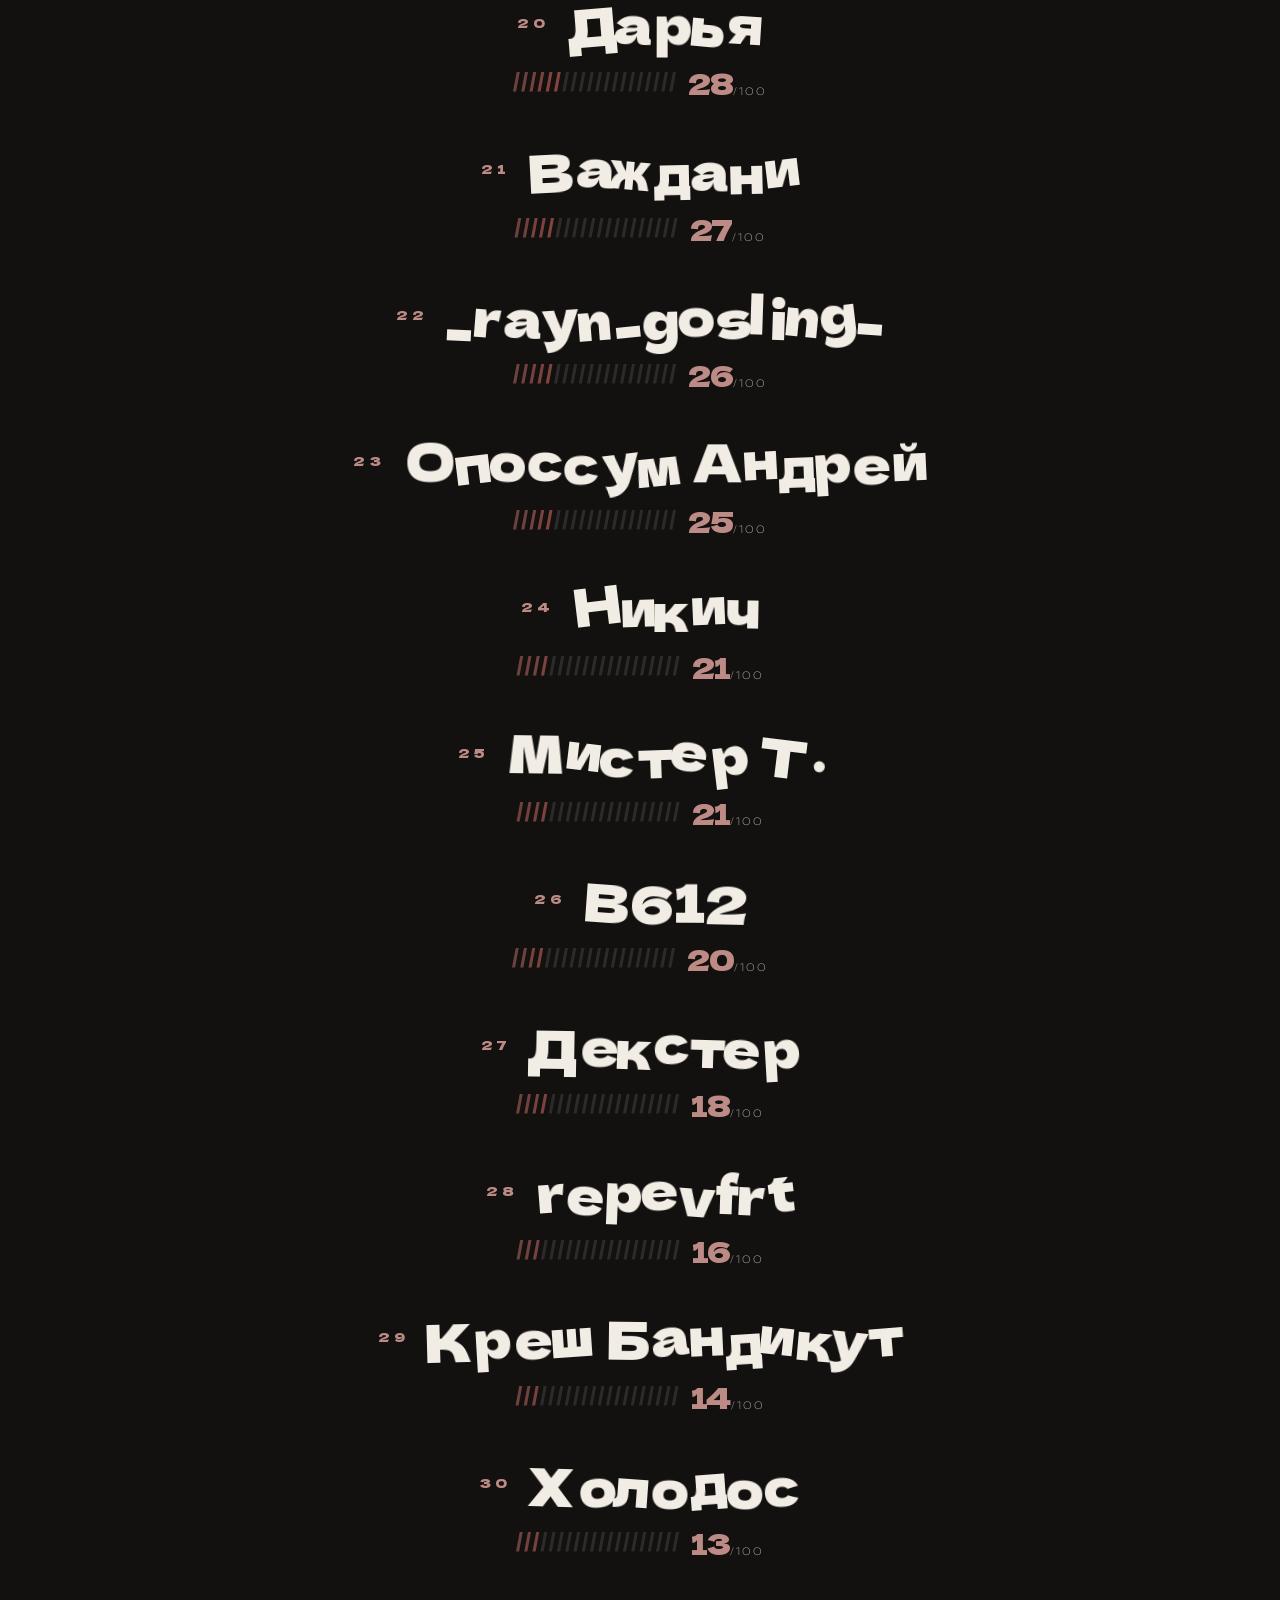
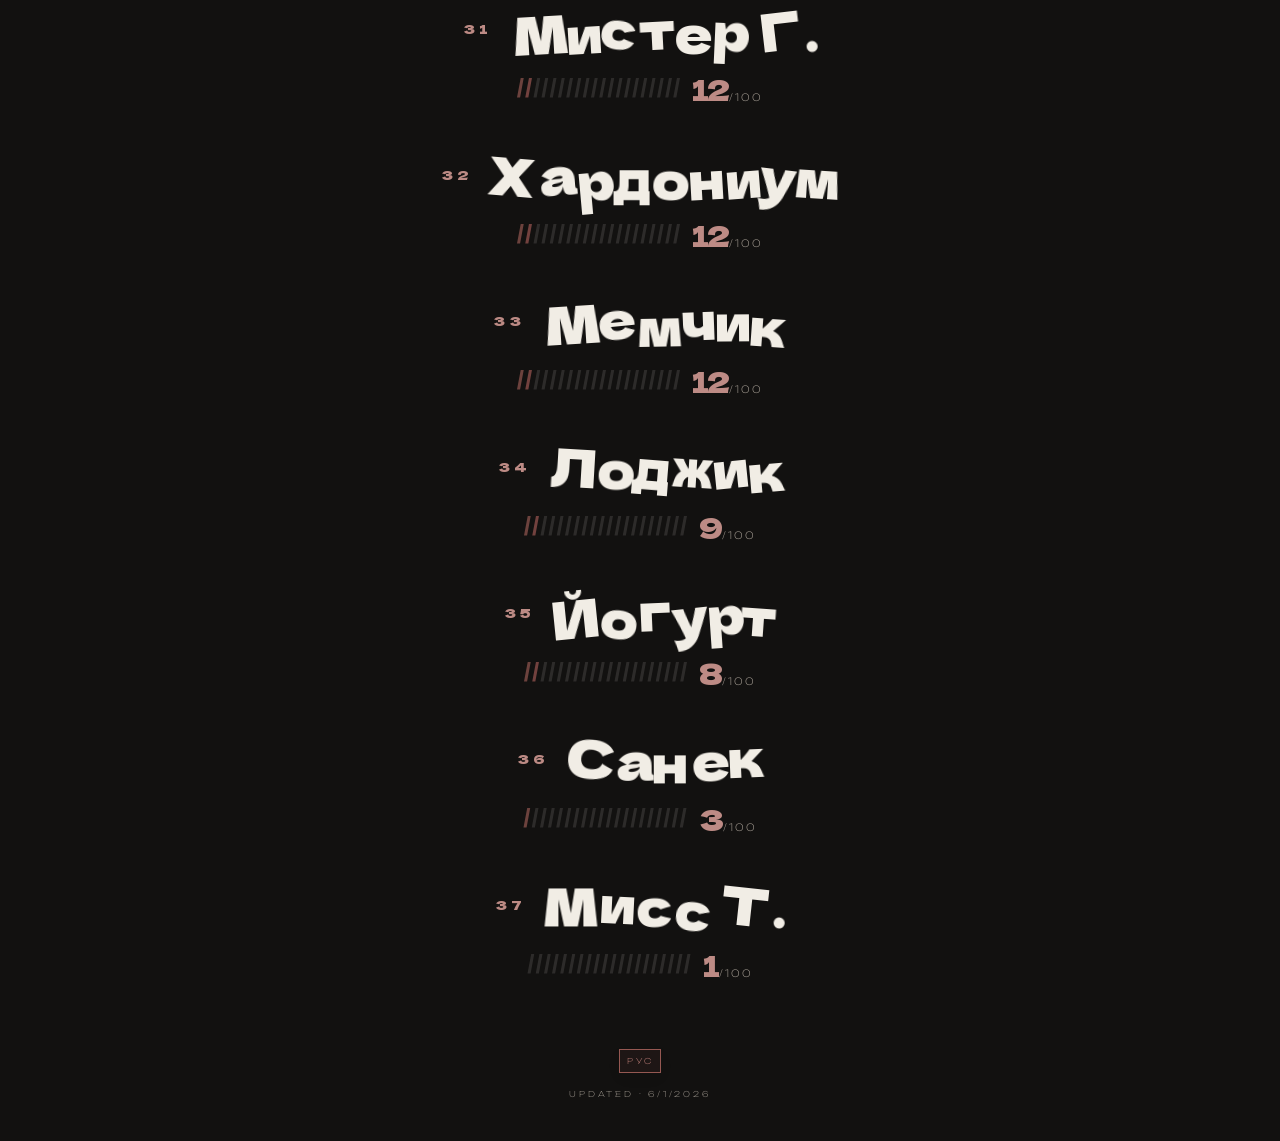
==== commit d48f44c6: "Add files via upload" ====
--- a/top.html
+++ b/top.html
@@ -23,7 +23,9 @@
 </header>
 <main id="top-list"></main>
 <div class="language-bar" id="language-bar"></div>
+<footer class="update-note">UPDATED · 6/1/2026</footer>
 <script src="people.js"></script>
+<script src="people-eng.js"></script>
 <script src="script.js"></script>
 </body>
 </html>
--- a/style.css
+++ b/style.css
@@ -23,13 +23,15 @@
 .display-btn.active{border-color:var(--accent-border);background:transparent;color:var(--accent)}
 .theme-btn{margin-left:5px;min-width:35px;font-size:12px;line-height:1}
 .theme-btn:hover{background:var(--accent-bg);border-color:var(--accent-border);color:var(--accent)}
-.language-bar{display:flex;align-items:center;justify-content:center;gap:10px;margin:0 auto 56px;opacity:0;animation:fadeUp .6s ease forwards .45s}
-.language-bar::after{content:'VERY ROUGH TRANSLATION';font-size:7px;letter-spacing:1.8px;color:var(--muted);opacity:0;transform:translateX(-7px);transition:opacity .22s ease,transform .22s ease;pointer-events:none}
-.language-bar:hover::after,.language-bar:focus-within::after{opacity:.48;transform:translateX(0)}
-.language-btn{min-width:0;padding:3px 5px;font-size:7px;letter-spacing:1.6px;border-color:transparent;background:transparent;box-shadow:none;opacity:.38}
-.language-btn:hover,.language-btn:focus-visible{border-color:transparent;color:var(--muted);opacity:.78}
-.language-btn.active{border-color:transparent;color:var(--accent)}
-.language-btn:disabled{opacity:.55;cursor:wait}
+.language-bar{position:relative;z-index:2;display:flex;align-items:center;justify-content:center;width:max-content;margin:0 auto 14px;opacity:0;animation:fadeUp .6s ease forwards .35s}
+.language-btn{position:relative;display:inline-flex;align-items:center;justify-content:center;gap:1px;min-width:38px;padding:6px 7px;font-size:8px;letter-spacing:1.4px;border-color:var(--accent-border);background:var(--accent-bg);color:var(--accent);box-shadow:0 5px 16px rgba(0,0,0,.08);opacity:.94}
+.language-btn:hover,.language-btn:focus-visible{border-color:var(--accent);background:var(--accent-hover-bg);color:var(--accent);box-shadow:0 7px 18px rgba(0,0,0,.1);opacity:1}
+.language-btn.active{border-color:var(--accent);background:var(--accent-hover-bg);color:var(--accent)}
+.language-btn::after{content:attr(data-tooltip);position:absolute;top:calc(100% + 7px);left:50%;min-width:max-content;padding:5px 7px;border:1px solid var(--accent-border);background:var(--bg);color:var(--accent);font-size:7px;letter-spacing:1.1px;line-height:1;text-transform:uppercase;box-shadow:0 7px 18px rgba(0,0,0,.1);opacity:0;transform:translate(-50%,-4px);pointer-events:none;transition:opacity .18s ease,transform .18s ease}
+.language-btn:hover::after,.language-btn:focus-visible::after{opacity:.96;transform:translate(-50%,0)}
+.language-letter{display:inline-block;will-change:transform,opacity}
+.language-letter.leaving{animation:languageLetterOut .38s cubic-bezier(.5,-.08,.68,.2) forwards;animation-delay:var(--delay)}
+.language-letter.entering{animation:languageLetterIn .42s cubic-bezier(.16,.86,.22,1) both;animation-delay:var(--delay)}
 
 .nav-link{display:inline-block;margin-top:18px;margin-bottom:2px;font-size:11px;font-weight:300;letter-spacing:5px;text-transform:uppercase;color:var(--text);text-decoration:none;transition:all 0.2s;border:1px solid var(--text);padding:8px 12px}
 .nav-link:hover{background:var(--active-bg);color:var(--active-text);box-shadow:0 0 15px rgba(10,10,10,0.3)}
@@ -42,6 +44,7 @@
 .nav-link-back:hover::before{transform:translateX(-3px)}
 
 main{padding:0 40px 44px;width:100%;max-width:860px;display:flex;flex-direction:column;align-items:center}
+.update-note{margin:2px 20px 42px;font-size:8px;font-weight:200;letter-spacing:2.8px;text-transform:uppercase;color:var(--muted);transition:color .38s ease}
 
 .entry{position:relative;width:100%;text-align:center;padding:14px 0;opacity:1}
 .entry.entry-in{opacity:0;transform:translateY(12px);animation:fadeUp 0.3s cubic-bezier(.2,.72,.28,1) forwards}
@@ -55,6 +58,9 @@
 .entry-name span{display:inline-block}
 .entry-space{width:.25em}
 .wobbly-letter{transform-origin:center;will-change:transform}
+.text-switching{will-change:opacity,transform;pointer-events:none}
+.text-switch-out{animation:textSwitchOut .15s ease forwards}
+.text-switch-in{animation:textSwitchIn .28s cubic-bezier(.16,.86,.22,1) both}
 .entry-level-mark{order:-1;flex:0 0 auto;margin-right:14px;font-size:clamp(16px,2.1vw,23px);line-height:1;letter-spacing:0;transform-origin:center;transition:opacity 0.22s ease,transform 0.28s cubic-bezier(.2,.72,.18,1)}
 .entry-level-mark.entering{animation:markEmerge 0.38s cubic-bezier(.18,.76,.18,1) both}
 .entry:hover .entry-name{opacity:0.38}
@@ -90,11 +96,17 @@
 @keyframes fadeUp{from{opacity:0;transform:translateY(14px)}to{opacity:1;transform:translateY(0)}}
 @keyframes markEmerge{from{opacity:0;transform:translateX(22px) scale(.84)}to{opacity:1;transform:translateX(0) scale(1)}}
 @keyframes detailReveal{from{opacity:0;transform:translateY(-4px)}to{opacity:1;transform:translateY(0)}}
+@keyframes languageLetterOut{to{opacity:0;transform:translate(var(--x),var(--y)) rotate(var(--r)) scale(.35)}}
+@keyframes languageLetterIn{from{opacity:0;transform:translate(var(--from-x),var(--from-y)) rotate(var(--from-r)) scale(.45)}to{opacity:1;transform:translate(0,0) rotate(0) scale(1)}}
+@keyframes textSwitchOut{to{opacity:0;transform:translateY(8px) scale(.985)}}
+@keyframes textSwitchIn{from{opacity:0;transform:translateY(-8px) scale(1.012)}to{opacity:1;transform:translateY(0) scale(1)}}
 ::-webkit-scrollbar{width:2px}
 ::-webkit-scrollbar-thumb{background:var(--scroll)}
 
 @media(max-width:600px){
   header,main{padding-left:20px;padding-right:20px}
+  .language-bar{margin-bottom:12px}
+  .language-btn{min-width:35px;padding:5px 6px;font-size:7px}
   .sort-btn,.display-btn,.theme-btn{font-size:8px;padding:6px 10px}
   .theme-btn{font-size:12px}
   .hb{font-size:19px}
@@ -103,6 +115,8 @@
 @media(prefers-reduced-motion:reduce){
   .entry.entry-in{animation-duration:0.01ms;animation-delay:0ms!important}
   .entry-level-mark.entering{animation:none}
+  .language-letter.leaving,.language-letter.entering{animation:none}
+  .text-switch-out,.text-switch-in{animation:none}
   .entry-level-mark,.entry-detail{transition:none}
 }
 
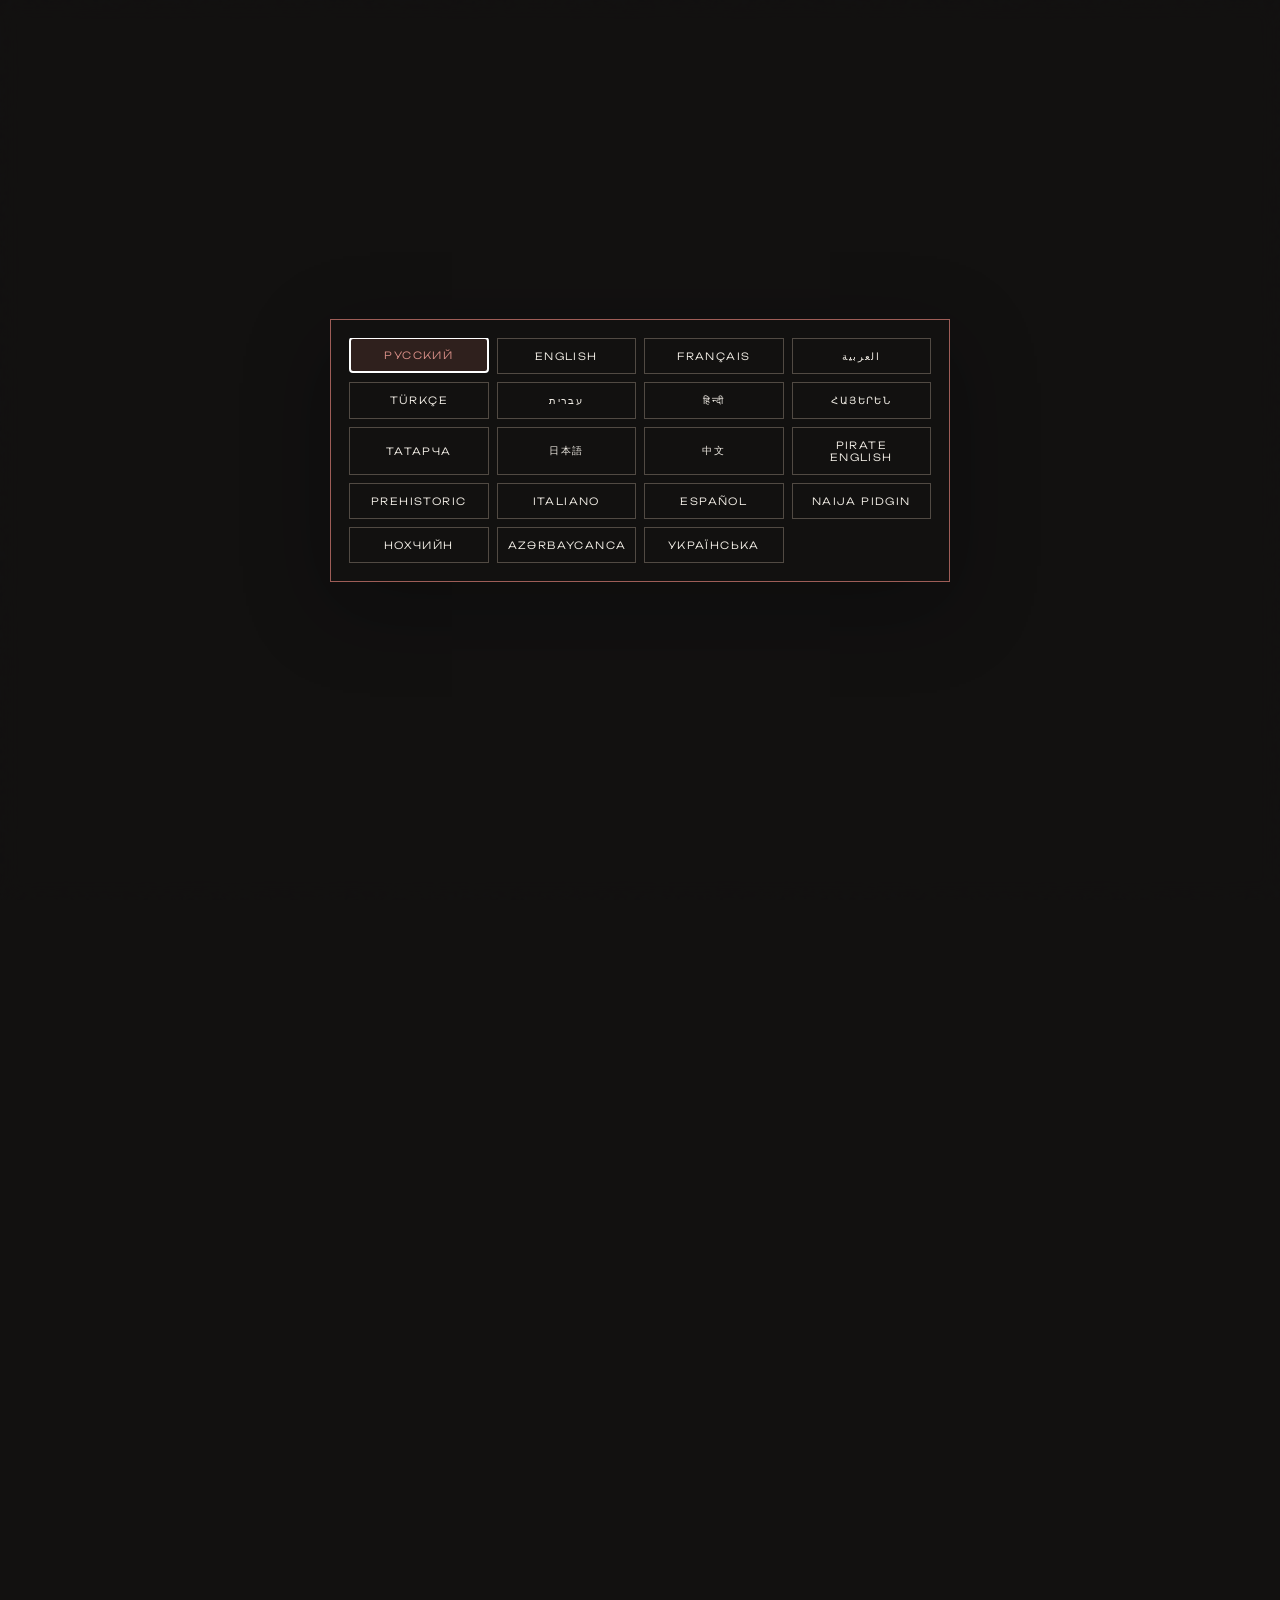
==== commit bb0dcddc: "Add files via upload" ====
--- a/top.html
+++ b/top.html
@@ -9,9 +9,11 @@
 <link rel="preconnect" href="https://fonts.gstatic.com" crossorigin>
 <link href="https://fonts.googleapis.com/css2?family=Dela+Gothic+One&family=Unbounded:wght@200;400&display=swap" rel="stylesheet">
 <script>try{document.documentElement.dataset.theme=localStorage.getItem('theme')==='light'?'light':'dark'}catch(e){document.documentElement.dataset.theme='dark'}</script>
+<script>try{if(!/(?:^|;\s*)site_language=/.test(document.cookie)&&!localStorage.getItem('language'))document.documentElement.classList.add('language-pending')}catch(e){document.documentElement.classList.add('language-pending')}</script>
 <link rel="stylesheet" href="style.css">
 </head>
 <body>
+<div class="language-bar language-bar-top" id="language-bar"></div>
 <header>
   <div class="title-block">
     <a href="index.html" class="nav-link nav-link-top nav-link-back">СПИСОК</a>
@@ -22,10 +24,28 @@
   <div id="sort-bar"></div>
 </header>
 <main id="top-list"></main>
-<div class="language-bar" id="language-bar"></div>
 <footer class="update-note">UPDATED · 6/1/2026</footer>
-<script src="people.js"></script>
-<script src="people-eng.js"></script>
+<script src="languages/registry.js"></script>
+<script src="languages/ui.js"></script>
+<script src="languages/ru.js"></script>
+<script src="languages/en.js"></script>
+<script src="languages/fr.js"></script>
+<script src="languages/ar.js"></script>
+<script src="languages/tr.js"></script>
+<script src="languages/he.js"></script>
+<script src="languages/hi.js"></script>
+<script src="languages/hy.js"></script>
+<script src="languages/tt.js"></script>
+<script src="languages/ja.js"></script>
+<script src="languages/zh.js"></script>
+<script src="languages/pirate.js"></script>
+<script src="languages/stone.js"></script>
+<script src="languages/it.js"></script>
+<script src="languages/es.js"></script>
+<script src="languages/pcm.js"></script>
+<script src="languages/ce.js"></script>
+<script src="languages/az.js"></script>
+<script src="languages/uk.js"></script>
 <script src="script.js"></script>
 </body>
 </html>
--- a/style.css
+++ b/style.css
@@ -8,6 +8,7 @@
   background-image:url("data:image/svg+xml,%3Csvg viewBox='0 0 200 200' xmlns='http://www.w3.org/2000/svg'%3E%3Cfilter id='n'%3E%3CfeTurbulence type='fractalNoise' baseFrequency='0.65' numOctaves='4' stitchTiles='stitch'/%3E%3C/filter%3E%3Crect width='100%25' height='100%25' filter='url(%23n)' opacity='1'/%3E%3C/svg%3E");
   opacity:var(--noise-opacity);pointer-events:none;z-index:9999;transition:opacity .38s ease
 }
+html.language-pending header,html.language-pending main,html.language-pending .language-bar,html.language-pending .update-note{visibility:hidden;pointer-events:none}
 
 header{text-align:center;padding:70px 40px 0;opacity:0;animation:fadeUp 0.9s ease forwards 0.1s;width:100%}
 .title-block{display:inline-flex;flex-direction:column;align-items:stretch}
@@ -24,14 +25,27 @@
 .theme-btn{margin-left:5px;min-width:35px;font-size:12px;line-height:1}
 .theme-btn:hover{background:var(--accent-bg);border-color:var(--accent-border);color:var(--accent)}
 .language-bar{position:relative;z-index:2;display:flex;align-items:center;justify-content:center;width:max-content;margin:0 auto 14px;opacity:0;animation:fadeUp .6s ease forwards .35s}
+.language-bar-top{position:fixed;top:18px;right:22px;width:auto;margin:0;z-index:5}
 .language-btn{position:relative;display:inline-flex;align-items:center;justify-content:center;gap:1px;min-width:38px;padding:6px 7px;font-size:8px;letter-spacing:1.4px;border-color:var(--accent-border);background:var(--accent-bg);color:var(--accent);box-shadow:0 5px 16px rgba(0,0,0,.08);opacity:.94}
 .language-btn:hover,.language-btn:focus-visible{border-color:var(--accent);background:var(--accent-hover-bg);color:var(--accent);box-shadow:0 7px 18px rgba(0,0,0,.1);opacity:1}
 .language-btn.active{border-color:var(--accent);background:var(--accent-hover-bg);color:var(--accent)}
 .language-btn::after{content:attr(data-tooltip);position:absolute;top:calc(100% + 7px);left:50%;min-width:max-content;padding:5px 7px;border:1px solid var(--accent-border);background:var(--bg);color:var(--accent);font-size:7px;letter-spacing:1.1px;line-height:1;text-transform:uppercase;box-shadow:0 7px 18px rgba(0,0,0,.1);opacity:0;transform:translate(-50%,-4px);pointer-events:none;transition:opacity .18s ease,transform .18s ease}
 .language-btn:hover::after,.language-btn:focus-visible::after{opacity:.96;transform:translate(-50%,0)}
+.language-bar.menu-open .language-btn::after{opacity:0}
+.language-menu{position:absolute;top:calc(100% + 9px);right:0;display:flex;flex-direction:column;gap:6px;width:max-content;min-width:132px;max-height:min(72vh,430px);overflow:auto;padding:7px;border:1px solid var(--accent-border);background:var(--bg);box-shadow:0 18px 42px rgba(0,0,0,.18);opacity:0;transform:translateY(-9px) scale(.94);transform-origin:top right;pointer-events:none;transition:opacity .2s ease,transform .24s cubic-bezier(.16,.86,.22,1)}
+.language-bar.menu-open .language-menu{opacity:1;transform:translateY(0) scale(1);pointer-events:auto}
+.language-menu-option{font-family:'Unbounded',sans-serif;font-size:8px;font-weight:300;letter-spacing:1.6px;text-transform:uppercase;border:1px solid transparent;background:transparent;color:var(--muted);padding:8px 9px;cursor:pointer;text-align:left;transition:color .2s ease,border-color .2s ease,background-color .2s ease,transform .2s ease}
+.language-menu-option:hover,.language-menu-option:focus-visible{border-color:var(--accent-border);background:var(--accent-bg);color:var(--accent);transform:translateX(-2px)}
+.language-menu-option.active{border-color:var(--accent);background:var(--accent-hover-bg);color:var(--accent)}
 .language-letter{display:inline-block;will-change:transform,opacity}
 .language-letter.leaving{animation:languageLetterOut .38s cubic-bezier(.5,-.08,.68,.2) forwards;animation-delay:var(--delay)}
 .language-letter.entering{animation:languageLetterIn .42s cubic-bezier(.16,.86,.22,1) both;animation-delay:var(--delay)}
+.language-gate{position:fixed;inset:0;z-index:10000;display:flex;align-items:center;justify-content:center;padding:24px;background:rgba(18,17,16,.76);backdrop-filter:blur(10px);animation:languageGateIn .24s ease both}
+.language-gate.closing{animation:languageGateOut .22s ease forwards}
+.language-gate-panel{width:min(100%,620px);display:flex;flex-direction:column;align-items:center;padding:18px;border:1px solid var(--accent-border);background:var(--bg);color:var(--text);box-shadow:0 24px 80px rgba(0,0,0,.28)}
+.language-gate-actions{display:grid;grid-template-columns:repeat(auto-fit,minmax(126px,1fr));gap:8px;width:100%;max-height:min(78vh,520px);overflow:auto}
+.language-choice{font-family:'Unbounded',sans-serif;font-size:10px;font-weight:300;letter-spacing:1.4px;text-transform:uppercase;border:1px solid var(--border);background:none;color:var(--text);padding:11px 10px;cursor:pointer;transition:color .25s ease,border-color .25s ease,background-color .25s ease,transform .2s ease}
+.language-choice:hover,.language-choice:focus-visible{border-color:var(--accent);background:var(--accent-hover-bg);color:var(--accent);transform:translateY(-1px)}
 
 .nav-link{display:inline-block;margin-top:18px;margin-bottom:2px;font-size:11px;font-weight:300;letter-spacing:5px;text-transform:uppercase;color:var(--text);text-decoration:none;transition:all 0.2s;border:1px solid var(--text);padding:8px 12px}
 .nav-link:hover{background:var(--active-bg);color:var(--active-text);box-shadow:0 0 15px rgba(10,10,10,0.3)}
@@ -98,6 +112,8 @@
 @keyframes detailReveal{from{opacity:0;transform:translateY(-4px)}to{opacity:1;transform:translateY(0)}}
 @keyframes languageLetterOut{to{opacity:0;transform:translate(var(--x),var(--y)) rotate(var(--r)) scale(.35)}}
 @keyframes languageLetterIn{from{opacity:0;transform:translate(var(--from-x),var(--from-y)) rotate(var(--from-r)) scale(.45)}to{opacity:1;transform:translate(0,0) rotate(0) scale(1)}}
+@keyframes languageGateIn{from{opacity:0}to{opacity:1}}
+@keyframes languageGateOut{to{opacity:0}}
 @keyframes textSwitchOut{to{opacity:0;transform:translateY(8px) scale(.985)}}
 @keyframes textSwitchIn{from{opacity:0;transform:translateY(-8px) scale(1.012)}to{opacity:1;transform:translateY(0) scale(1)}}
 ::-webkit-scrollbar{width:2px}
@@ -106,7 +122,13 @@
 @media(max-width:600px){
   header,main{padding-left:20px;padding-right:20px}
   .language-bar{margin-bottom:12px}
+  .language-bar-top{top:12px;right:14px;margin:0}
   .language-btn{min-width:35px;padding:5px 6px;font-size:7px}
+  .language-menu{min-width:118px;max-width:calc(100vw - 28px);max-height:70vh;padding:6px;gap:5px}
+  .language-menu-option{font-size:7px;letter-spacing:1.2px;padding:7px 8px}
+  .language-gate-panel{padding:14px;width:min(100%,360px)}
+  .language-gate-actions{grid-template-columns:repeat(2,minmax(0,1fr));max-height:76vh}
+  .language-choice{font-size:9px;letter-spacing:1.1px;padding:10px 8px}
   .sort-btn,.display-btn,.theme-btn{font-size:8px;padding:6px 10px}
   .theme-btn{font-size:12px}
   .hb{font-size:19px}
@@ -116,6 +138,8 @@
   .entry.entry-in{animation-duration:0.01ms;animation-delay:0ms!important}
   .entry-level-mark.entering{animation:none}
   .language-letter.leaving,.language-letter.entering{animation:none}
+  .language-gate,.language-gate.closing{animation:none}
+  .language-menu{transition:none}
   .text-switch-out,.text-switch-in{animation:none}
   .entry-level-mark,.entry-detail{transition:none}
 }
